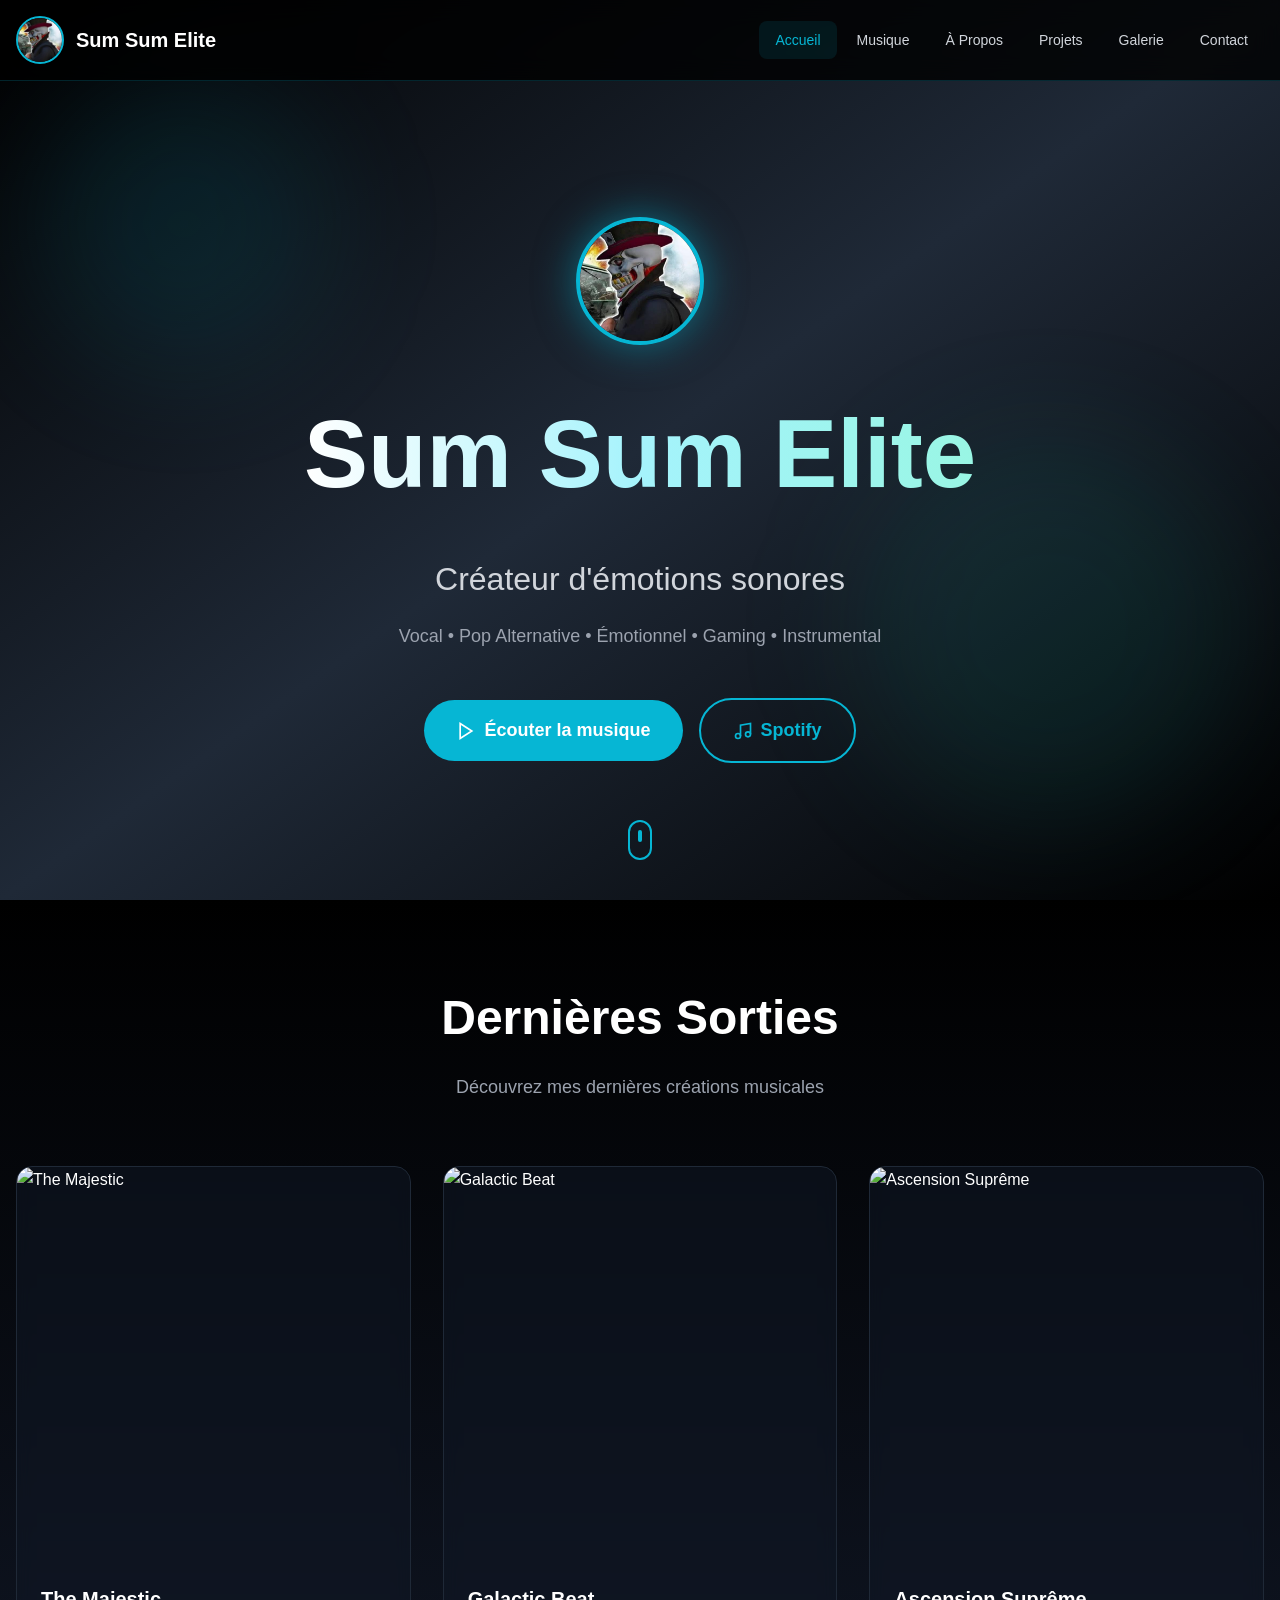
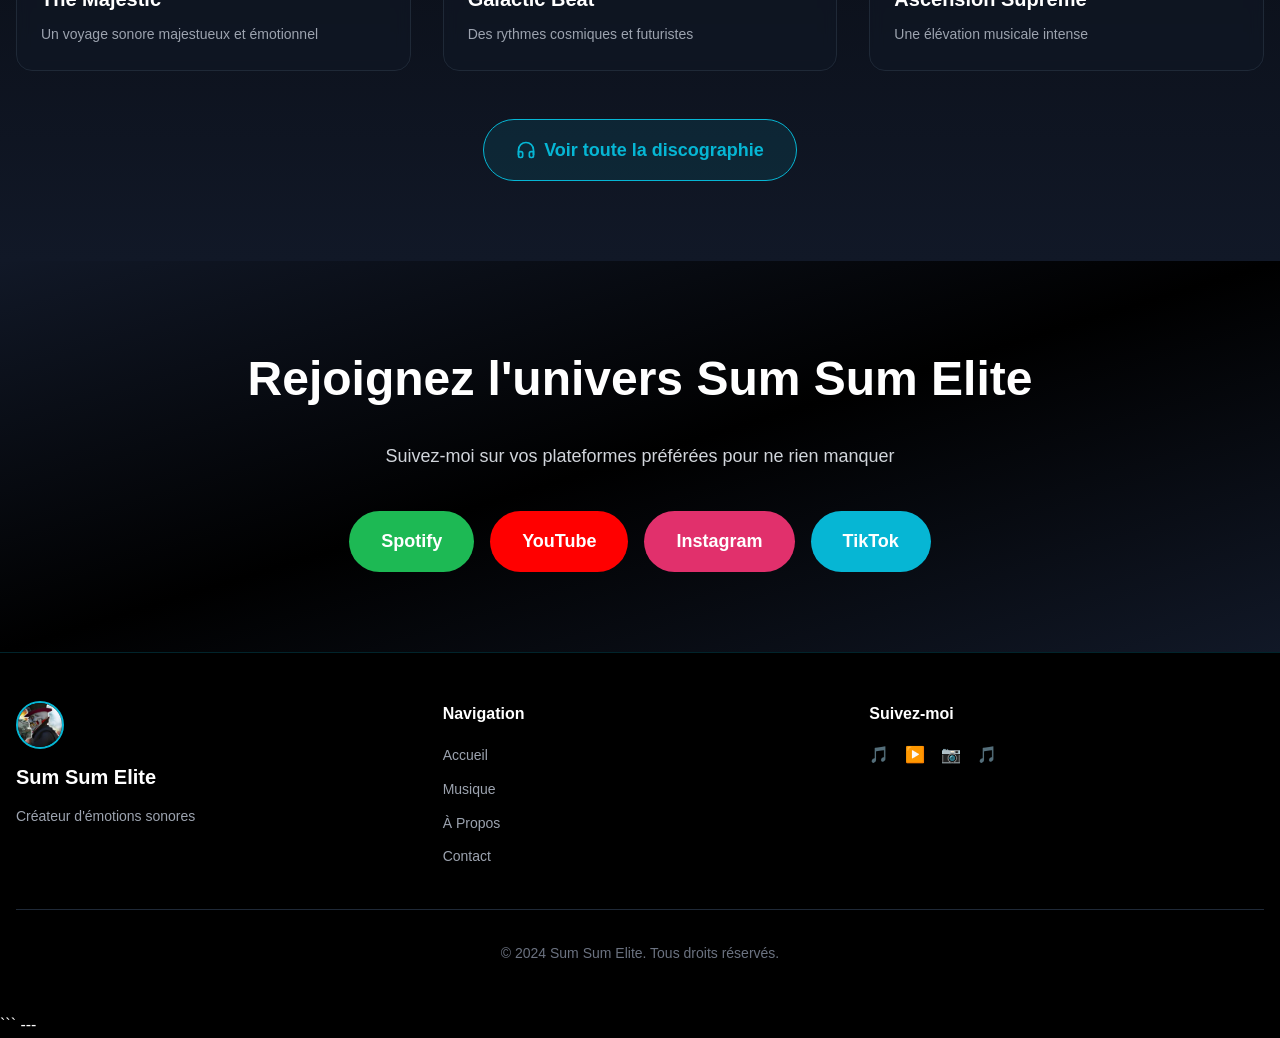
==== index.html @ e98b611b "Add files via upload" ====
<!DOCTYPE html>
<html lang="fr">
<head>
<meta charset="UTF-8">
<meta name="viewport" content="width=device-width, initial-scale=1.0">
<title>Sum Sum Elite - Artiste Musical</title>
<link rel="stylesheet" href="styles.css">
</head>
<body>
<header class="header"><div class="container"><div class="header-content"><a href="index.html" class="logo"><img src="assets/Logo.jpeg" alt="Sum Sum Elite Logo"><span>Sum Sum Elite</span></a><nav class="nav desktop-nav"><a href="index.html" class="nav-link active">Accueil</a><a href="music.html" class="nav-link">Musique</a><a href="about.html" class="nav-link">À Propos</a><a href="projects.html" class="nav-link">Projets</a><a href="gallery.html" class="nav-link">Galerie</a><a href="contact.html" class="nav-link">Contact</a></nav><button class="menu-toggle" id="menuToggle"><span></span><span></span><span></span></button></div><nav class="mobile-nav" id="mobileNav"><a href="index.html" class="nav-link active">Accueil</a><a href="music.html" class="nav-link">Musique</a><a href="about.html" class="nav-link">À Propos</a><a href="projects.html" class="nav-link">Projets</a><a href="gallery.html" class="nav-link">Galerie</a><a href="contact.html" class="nav-link">Contact</a></nav></div></header>
<section class="hero"><div class="hero-bg"><div class="circle circle-1"></div><div class="circle circle-2"></div></div><div class="hero-content"><img src="assets/Logo.jpeg" alt="Sum Sum Elite" class="hero-logo"><h1 class="hero-title">Sum Sum Elite</h1><p class="hero-tagline">Créateur d'émotions sonores</p><p class="hero-style">Vocal • Pop Alternative • Émotionnel • Gaming • Instrumental</p><div class="hero-buttons"><a href="music.html" class="btn btn-primary"><svg width="20" height="20" viewBox="0 0 24 24" fill="none" stroke="currentColor" stroke-width="2"><polygon points="5 3 19 12 5 21 5 3"></polygon></svg>Écouter la musique</a><a href="https://open.spotify.com/artist/7zuRaZUJIhLoBUhVXM3XaF" target="_blank" class="btn btn-outline"><svg width="20" height="20" viewBox="0 0 24 24" fill="none" stroke="currentColor" stroke-width="2"><path d="M9 18V5l12-2v13"></path><circle cx="6" cy="18" r="3"></circle><circle cx="18" cy="16" r="3"></circle></svg>Spotify</a></div></div><div class="scroll-indicator"><div class="mouse"><div class="wheel"></div></div></div></section>
<section class="featured-section"><div class="container"><div class="section-header"><h2>Dernières Sorties</h2><p>Découvrez mes dernières créations musicales</p></div><div class="tracks-grid">
<div class="track-card"><div class="track-cover"><img src="assets/covers/themajestic.jpg" alt="The Majestic"><div class="track-overlay"><svg class="play-icon" width="64" height="64" viewBox="0 0 24 24" fill="none" stroke="currentColor" stroke-width="2"><polygon points="5 3 19 12 5 21 5 3"></polygon></svg></div></div><div class="track-info"><h3>The Majestic</h3><p>Un voyage sonore majestueux et émotionnel</p></div></div>
<div class="track-card"><div class="track-cover"><img src="assets/covers/galacticbeat.jpg" alt="Galactic Beat"><div class="track-overlay"><svg class="play-icon" width="64" height="64" viewBox="0 0 24 24" fill="none" stroke="currentColor" stroke-width="2"><polygon points="5 3 19 12 5 21 5 3"></polygon></svg></div></div><div class="track-info"><h3>Galactic Beat</h3><p>Des rythmes cosmiques et futuristes</p></div></div>
<div class="track-card"><div class="track-cover"><img src="assets/covers/ascensionsupreme.jpg" alt="Ascension Suprême"><div class="track-overlay"><svg class="play-icon" width="64" height="64" viewBox="0 0 24 24" fill="none" stroke="currentColor" stroke-width="2"><polygon points="5 3 19 12 5 21 5 3"></polygon></svg></div></div><div class="track-info"><h3>Ascension Suprême</h3><p>Une élévation musicale intense</p></div></div>
</div><div class="section-cta"><a href="music.html" class="btn btn-secondary"><svg width="20" height="20" viewBox="0 0 24 24" fill="none" stroke="currentColor" stroke-width="2"><path d="M3 18v-6a9 9 0 0 1 18 0v6"></path><path d="M21 19a2 2 0 0 1-2 2h-1a2 2 0 0 1-2-2v-3a2 2 0 0 1 2-2h3zM3 19a2 2 0 0 0 2 2h1a2 2 0 0 0 2-2v-3a2 2 0 0 0-2-2H3z"></path></svg>Voir toute la discographie</a></div></div></section>
<section class="cta-section"><div class="container"><h2>Rejoignez l'univers Sum Sum Elite</h2><p>Suivez-moi sur vos plateformes préférées pour ne rien manquer</p><div class="social-buttons"><a href="https://open.spotify.com/artist/7zuRaZUJIhLoBUhVXM3XaF" target="_blank" class="btn btn-spotify">Spotify</a><a href="https://youtube.com/@sumsumelitemusic" target="_blank" class="btn btn-youtube">YouTube</a><a href="https://www.instagram.com/sumsumelitemusic" target="_blank" class="btn btn-instagram">Instagram</a><a href="https://tiktok.com/@sumsum.elitemusic" target="_blank" class="btn btn-tiktok">TikTok</a></div></div></section>
<footer class="footer"><div class="container"><div class="footer-content"><div class="footer-brand"><img src="assets/Logo.jpeg" alt="Sum Sum Elite"><h3>Sum Sum Elite</h3><p>Créateur d'émotions sonores</p></div><div class="footer-links"><h4>Navigation</h4><ul><li><a href="index.html">Accueil</a></li><li><a href="music.html">Musique</a></li><li><a href="about.html">À Propos</a></li><li><a href="contact.html">Contact</a></li></ul></div><div class="footer-social"><h4>Suivez-moi</h4><div class="social-icons"><a href="https://open.spotify.com/artist/7zuRaZUJIhLoBUhVXM3XaF" target="_blank">🎵</a><a href="https://youtube.com/@sumsumelitemusic" target="_blank">▶️</a><a href="https://www.instagram.com/sumsumelitemusic" target="_blank">📷</a><a href="https://tiktok.com/@sumsum.elitemusic" target="_blank">🎵</a></div></div></div><div class="footer-bottom"><p>© 2024 Sum Sum Elite. Tous droits réservés.</p></div></div></footer>
<script src="script.js"></script>
<script src="//code.tidio.co/79zwmfuev0ktatazmsvdpt0yxekbzglb.js" async></script>
</body>
</html>
```

---
---- styles.css ----
/* Reset & Base Styles */
* {
    margin: 0;
    padding: 0;
    box-sizing: border-box;
}

html {
    scroll-behavior: smooth;
}

body {
    font-family: -apple-system, BlinkMacSystemFont, "Segoe UI", Roboto, "Helvetica Neue", Arial, sans-serif;
    background-color: #000000;
    color: #ffffff;
    line-height: 1.6;
}

img {
    max-width: 100%;
    height: auto;
    display: block;
}

a {
    text-decoration: none;
    color: inherit;
}

/* Container */
.container {
    max-width: 1280px;
    margin: 0 auto;
    padding: 0 1rem;
}

/* Header */
.header {
    position: fixed;
    top: 0;
    left: 0;
    right: 0;
    z-index: 1000;
    background-color: rgba(0, 0, 0, 0.8);
    backdrop-filter: blur(12px);
    border-bottom: 1px solid rgba(6, 182, 212, 0.2);
}

.header-content {
    display: flex;
    align-items: center;
    justify-content: space-between;
    height: 80px;
}

.logo {
    display: flex;
    align-items: center;
    gap: 0.75rem;
    transition: all 0.3s;
}

.logo:hover {
    color: #06b6d4;
}

.logo img {
    width: 48px;
    height: 48px;
    border-radius: 50%;
    border: 2px solid #06b6d4;
}

.logo span {
    font-size: 1.25rem;
    font-weight: 700;
}

.desktop-nav {
    display: none;
    gap: 0.25rem;
}

@media (min-width: 768px) {
    .desktop-nav {
        display: flex;
    }
}

.nav-link {
    padding: 0.5rem 1rem;
    border-radius: 0.5rem;
    font-size: 0.875rem;
    font-weight: 500;
    transition: all 0.3s;
    color: #d1d5db;
}

.nav-link:hover, .nav-link.active {
    color: #06b6d4;
    background-color: rgba(6, 182, 212, 0.1);
}

.menu-toggle {
    display: flex;
    flex-direction: column;
    gap: 4px;
    background: none;
    border: none;
    cursor: pointer;
    padding: 8px;
}

@media (min-width: 768px) {
    .menu-toggle {
        display: none;
    }
}

.menu-toggle span {
    width: 24px;
    height: 2px;
    background-color: #d1d5db;
    transition: all 0.3s;
}

.mobile-nav {
    display: none;
    flex-direction: column;
    gap: 0.5rem;
    padding: 1rem 0;
}

.mobile-nav.active {
    display: flex;
}

@media (min-width: 768px) {
    .mobile-nav {
        display: none !important;
    }
}

/* Hero Section */
.hero {
    position: relative;
    min-height: 100vh;
    display: flex;
    align-items: center;
    justify-content: center;
    overflow: hidden;
    padding-top: 80px;
}

.hero-bg {
    position: absolute;
    inset: 0;
    background: linear-gradient(to bottom right, #000000, #1f2937, #000000);
}

.circle {
    position: absolute;
    border-radius: 50%;
    filter: blur(60px);
    animation: pulse 4s ease-in-out infinite;
}

.circle-1 {
    top: 80px;
    left: 40px;
    width: 288px;
    height: 288px;
    background-color: rgba(6, 182, 212, 0.1);
}

.circle-2 {
    bottom: 80px;
    right: 40px;
    width: 384px;
    height: 384px;
    background-color: rgba(20, 184, 166, 0.1);
    animation-delay: 0.7s;
}

@keyframes pulse {
    0%, 100% { opacity: 1; }
    50% { opacity: 0.5; }
}

.hero-content {
    position: relative;
    z-index: 10;
    text-align: center;
    max-width: 80rem;
    padding: 0 1rem;
}

.hero-logo {
    width: 128px;
    height: 128px;
    margin: 0 auto 2rem;
    border-radius: 50%;
    border: 4px solid #06b6d4;
    box-shadow: 0 0 40px rgba(6, 182, 212, 0.5);
}

.hero-title {
    font-size: clamp(3rem, 8vw, 6rem);
    font-weight: 700;
    margin-bottom: 1.5rem;
    background: linear-gradient(to right, #ffffff, #a5f3fc, #99f6e4);
    -webkit-background-clip: text;
    background-clip: text;
    -webkit-text-fill-color: transparent;
}

.hero-tagline {
    font-size: clamp(1.25rem, 3vw, 2rem);
    color: #d1d5db;
    margin-bottom: 1rem;
}

.hero-style {
    font-size: 1.125rem;
    color: #9ca3af;
    margin-bottom: 3rem;
}

.hero-buttons {
    display: flex;
    flex-direction: column;
    gap: 1rem;
    justify-content: center;
    align-items: center;
}

@media (min-width: 640px) {
    .hero-buttons {
        flex-direction: row;
    }
}

.scroll-indicator {
    position: absolute;
    bottom: 40px;
    left: 50%;
    transform: translateX(-50%);
    animation: bounce 2s infinite;
}

@keyframes bounce {
    0%, 100% { transform: translateX(-50%) translateY(0); }
    50% { transform: translateX(-50%) translateY(-10px); }
}

.mouse {
    width: 24px;
    height: 40px;
    border: 2px solid #06b6d4;
    border-radius: 12px;
    display: flex;
    justify-content: center;
}

.wheel {
    width: 4px;
    height: 12px;
    background-color: #06b6d4;
    border-radius: 2px;
    margin-top: 8px;
}

/* Buttons */
.btn {
    display: inline-flex;
    align-items: center;
    gap: 0.5rem;
    padding: 1rem 2rem;
    font-size: 1.125rem;
    font-weight: 600;
    border-radius: 9999px;
    transition: all 0.3s;
    border: none;
    cursor: pointer;
}

.btn-primary {
    background-color: #06b6d4;
    color: #ffffff;
}

.btn-primary:hover {
    background-color: #0891b2;
    transform: scale(1.05);
    box-shadow: 0 0 20px rgba(6, 182, 212, 0.5);
}

.btn-outline {
    border: 2px solid #06b6d4;
    color: #06b6d4;
    background-color: transparent;
}

.btn-outline:hover {
    background-color: rgba(6, 182, 212, 0.1);
    transform: scale(1.05);
}

.btn-secondary {
    background-color: rgba(6, 182, 212, 0.1);
    color: #06b6d4;
    border: 1px solid #06b6d4;
}

.btn-secondary:hover {
    background-color: rgba(6, 182, 212, 0.2);
    transform: scale(1.05);
}

.btn-spotify {
    background-color: #1db954;
    color: #ffffff;
}

.btn-spotify:hover {
    background-color: #1ed760;
}

.btn-youtube {
    background-color: #ff0000;
    color: #ffffff;
}

.btn-youtube:hover {
    background-color: #cc0000;
}

.btn-instagram {
    background-color: #e1306c;
    color: #ffffff;
}

.btn-instagram:hover {
    background-color: #c13584;
}

.btn-tiktok {
    background-color: #06b6d4;
    color: #ffffff;
}

.btn-tiktok:hover {
    background-color: #0891b2;
}

/* Sections */
.featured-section, .cta-section {
    padding: 5rem 0;
}

.featured-section {
    background: linear-gradient(to bottom, #000000, #111827);
}

.section-header {
    text-align: center;
    margin-bottom: 4rem;
}

.section-header h2 {
    font-size: clamp(2rem, 5vw, 3rem);
    font-weight: 700;
    margin-bottom: 1rem;
}

.section-header p {
    font-size: 1.125rem;
    color: #9ca3af;
}

.tracks-grid {
    display: grid;
    grid-template-columns: repeat(auto-fit, minmax(280px, 1fr));
    gap: 2rem;
}

.track-card {
    background: rgba(17, 24, 39, 0.5);
    backdrop-filter: blur(8px);
    border-radius: 1rem;
    overflow: hidden;
    border: 1px solid #1f2937;
    transition: all 0.5s;
}

.track-card:hover {
    transform: scale(1.05);
    border-color: rgba(6, 182, 212, 0.5);
    box-shadow: 0 20px 40px rgba(6, 182, 212, 0.2);
}

.track-cover {
    position: relative;
    aspect-ratio: 1;
    overflow: hidden;
}

.track-cover img {
    width: 100%;
    height: 100%;
    object-fit: cover;
    transition: transform 0.7s;
}

.track-card:hover .track-cover img {
    transform: scale(1.1);
}

.track-overlay {
    position: absolute;
    inset: 0;
    background: linear-gradient(to top, #000000, rgba(0, 0, 0, 0.7), transparent);
    display: flex;
    align-items: center;
    justify-content: center;
    opacity: 0;
    transition: opacity 0.3s;
}

.track-card:hover .track-overlay {
    opacity: 1;
}

.play-icon {
    color: #06b6d4;
    transform: scale(0);
    transition: transform 0.3s;
}

.track-card:hover .play-icon {
    transform: scale(1);
}

.track-info {
    padding: 1.5rem;
}

.track-info h3 {
    font-size: 1.25rem;
    font-weight: 700;
    margin-bottom: 0.5rem;
    transition: color 0.3s;
}

.track-card:hover .track-info h3 {
    color: #06b6d4;
}

.track-info p {
    font-size: 0.875rem;
    color: #9ca3af;
    display: -webkit-box;
    -webkit-line-clamp: 2;
    -webkit-box-orient: vertical;
    overflow: hidden;
}

.section-cta {
    text-align: center;
    margin-top: 3rem;
}

/* CTA Section */
.cta-section {
    background: linear-gradient(to bottom right, #111827, #000000, #111827);
    text-align: center;
}

.cta-section h2 {
    font-size: clamp(2rem, 5vw, 3rem);
    font-weight: 700;
    margin-bottom: 1.5rem;
}

.cta-section p {
    font-size: 1.125rem;
    color: #d1d5db;
    margin-bottom: 2.5rem;
}

.social-buttons {
    display: flex;
    flex-wrap: wrap;
    gap: 1rem;
    justify-content: center;
}

/* Footer */
.footer {
    background-color: #000000;
    border-top: 1px solid rgba(6, 182, 212, 0.2);
    padding: 3rem 0;
}

.footer-content {
    display: grid;
    grid-template-columns: repeat(auto-fit, minmax(250px, 1fr));
    gap: 2rem;
    margin-bottom: 2rem;
}

.footer-brand {
    display: flex;
    flex-direction: column;
    gap: 0.75rem;
}

.footer-brand img {
    width: 48px;
    height: 48px;
    border-radius: 50%;
    border: 2px solid #06b6d4;
}

.footer-brand h3 {
    font-size: 1.25rem;
    font-weight: 700;
}

.footer-brand p {
    color: #9ca3af;
    font-size: 0.875rem;
}

.footer-links h4, .footer-social h4 {
    font-size: 1rem;
    font-weight: 600;
    margin-bottom: 1rem;
}

.footer-links ul {
    list-style: none;
}

.footer-links li {
    margin-bottom: 0.5rem;
}

.footer-links a {
    color: #9ca3af;
    font-size: 0.875rem;
    transition: color 0.3s;
}

.footer-links a:hover {
    color: #06b6d4;
}

.social-icons {
    display: flex;
    gap: 1rem;
}

.social-icons a {
    color: #9ca3af;
    transition: all 0.3s;
}

.social-icons a:hover {
    color: #06b6d4;
    transform: translateY(-2px);
}

.footer-bottom {
    border-top: 1px solid #1f2937;
    padding-top: 2rem;
    text-align: center;
}

.footer-bottom p {
    color: #6b7280;
    font-size: 0.875rem;
}

/* Utility Classes */
::selection {
    background-color: #06b6d4;
    color: #000000;
}

::-webkit-scrollbar {
    width: 10px;
}

::-webkit-scrollbar-track {
    background: #0f0f10;
}

::-webkit-scrollbar-thumb {
    background: #06b6d4;
    border-radius: 5px;
}

::-webkit-scrollbar-thumb:hover {
    background: #0891b2;
}
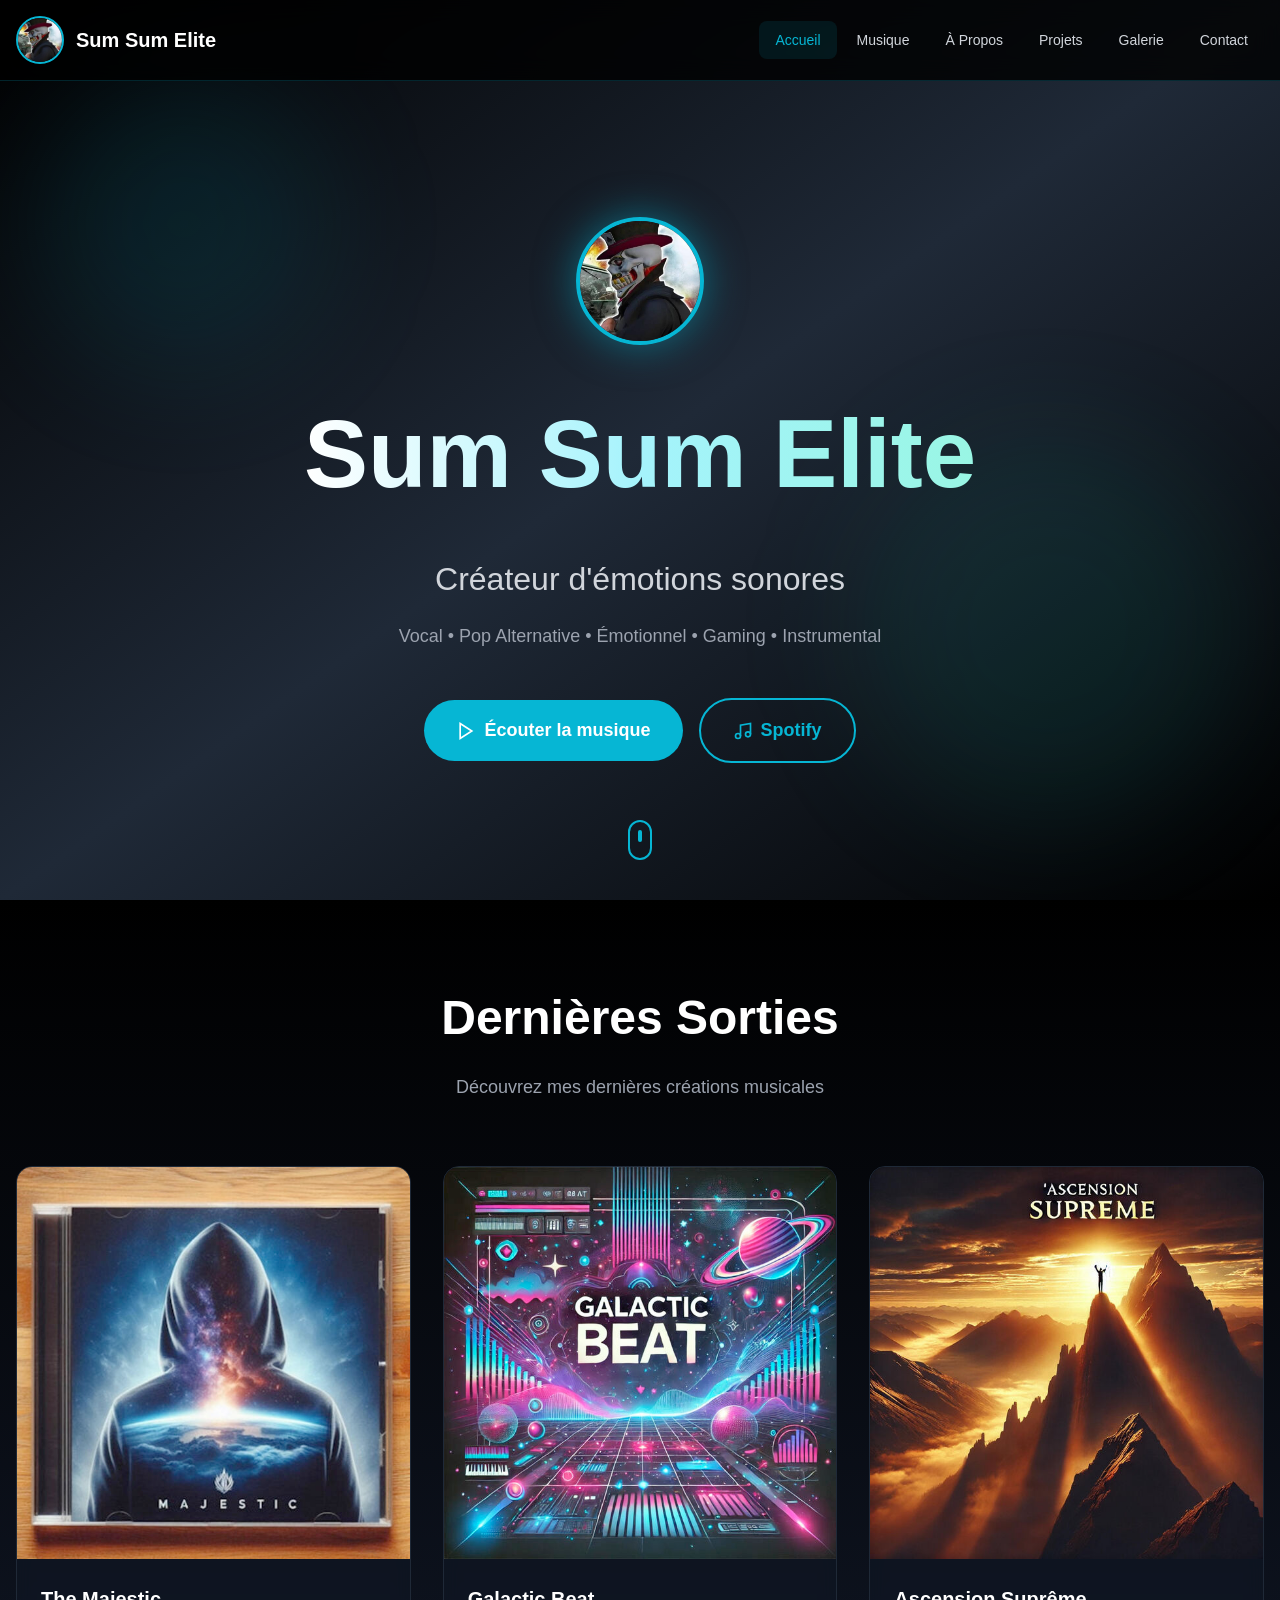
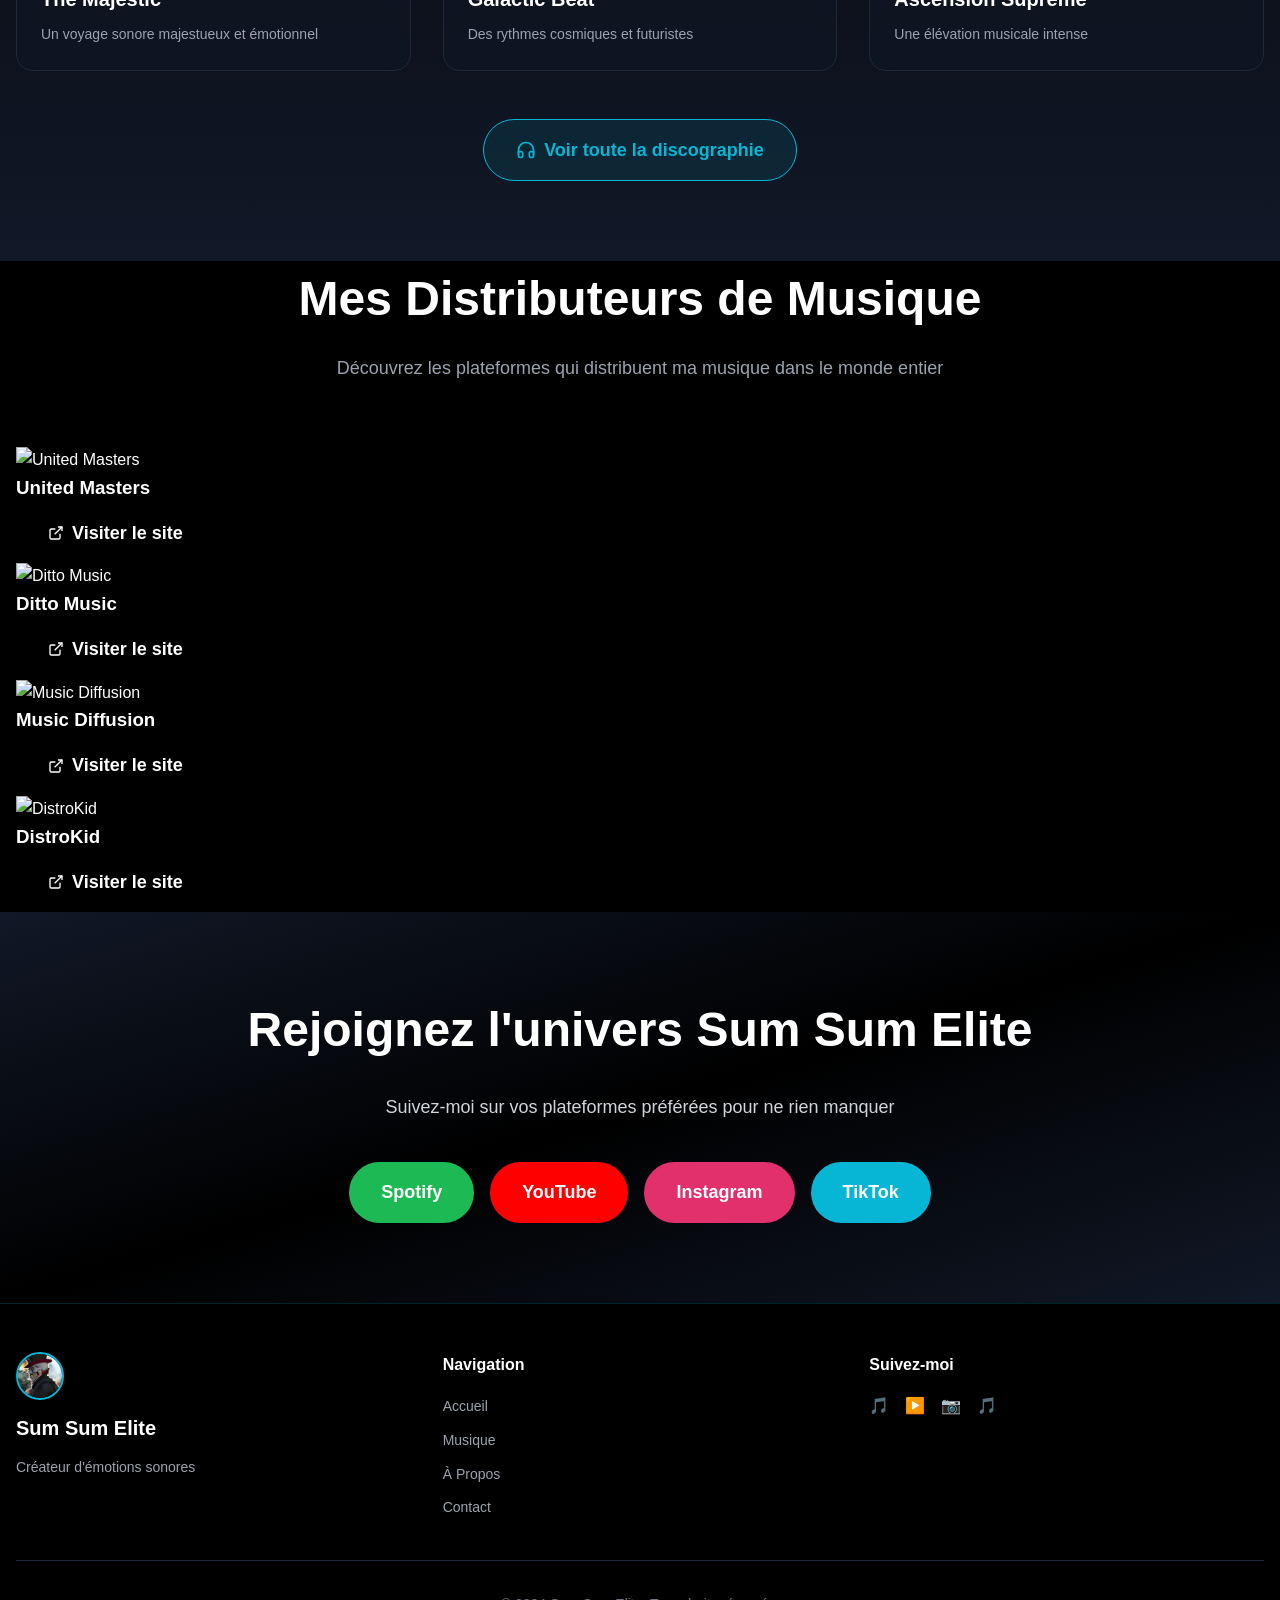
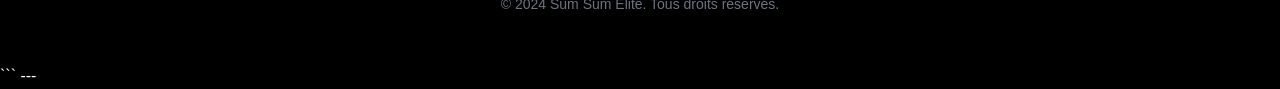
==== commit 3df89ccc: "Add distributors section to index.html Added a new section for music distributors with logos and lin" ====
--- a/index.html
+++ b/index.html
@@ -14,7 +14,73 @@
 <div class="track-card"><div class="track-cover"><img src="assets/covers/galacticbeat.jpg" alt="Galactic Beat"><div class="track-overlay"><svg class="play-icon" width="64" height="64" viewBox="0 0 24 24" fill="none" stroke="currentColor" stroke-width="2"><polygon points="5 3 19 12 5 21 5 3"></polygon></svg></div></div><div class="track-info"><h3>Galactic Beat</h3><p>Des rythmes cosmiques et futuristes</p></div></div>
 <div class="track-card"><div class="track-cover"><img src="assets/covers/ascensionsupreme.jpg" alt="Ascension Suprême"><div class="track-overlay"><svg class="play-icon" width="64" height="64" viewBox="0 0 24 24" fill="none" stroke="currentColor" stroke-width="2"><polygon points="5 3 19 12 5 21 5 3"></polygon></svg></div></div><div class="track-info"><h3>Ascension Suprême</h3><p>Une élévation musicale intense</p></div></div>
 </div><div class="section-cta"><a href="music.html" class="btn btn-secondary"><svg width="20" height="20" viewBox="0 0 24 24" fill="none" stroke="currentColor" stroke-width="2"><path d="M3 18v-6a9 9 0 0 1 18 0v6"></path><path d="M21 19a2 2 0 0 1-2 2h-1a2 2 0 0 1-2-2v-3a2 2 0 0 1 2-2h3zM3 19a2 2 0 0 0 2 2h1a2 2 0 0 0 2-2v-3a2 2 0 0 0-2-2H3z"></path></svg>Voir toute la discographie</a></div></div></section>
-<section class="cta-section"><div class="container"><h2>Rejoignez l'univers Sum Sum Elite</h2><p>Suivez-moi sur vos plateformes préférées pour ne rien manquer</p><div class="social-buttons"><a href="https://open.spotify.com/artist/7zuRaZUJIhLoBUhVXM3XaF" target="_blank" class="btn btn-spotify">Spotify</a><a href="https://youtube.com/@sumsumelitemusic" target="_blank" class="btn btn-youtube">YouTube</a><a href="https://www.instagram.com/sumsumelitemusic" target="_blank" class="btn btn-instagram">Instagram</a><a href="https://tiktok.com/@sumsum.elitemusic" target="_blank" class="btn btn-tiktok">TikTok</a></div></div></section>
+<section class="distributors-section">
+    <div class="container">
+        <div class="section-header">
+            <h2>Mes Distributeurs de Musique</h2>
+            <p>Découvrez les plateformes qui distribuent ma musique dans le monde entier</p>
+        </div>
+        <div class="distributors-grid">
+            <div class="distributor-card">
+                <div class="distributor-logo">
+                    <img src="https://upload.wikimedia.org/wikipedia/commons/thumb/e/e7/UnitedMasters_Logo.svg/1200px-UnitedMasters_Logo.svg.png" alt="United Masters">
+                </div>
+                <h3>United Masters</h3>
+                <a href="https://unitedmasters.com" target="_blank" class="btn btn-distributor">
+                    <svg width="16" height="16" viewBox="0 0 24 24" fill="none" stroke="currentColor" stroke-width="2">
+                        <path d="M18 13v6a2 2 0 0 1-2 2H5a2 2 0 0 1-2-2V8a2 2 0 0 1 2-2h6"></path>
+                        <polyline points="15 3 21 3 21 9"></polyline>
+                        <line x1="10" y1="14" x2="21" y2="3"></line>
+                    </svg>
+                    Visiter le site
+                </a>
+            </div>
+            <div class="distributor-card">
+                <div class="distributor-logo">
+                    <img src="https://www.dittomusic.com/images/logos/ditto-music-logo-white.svg" alt="Ditto Music">
+                </div>
+                <h3>Ditto Music</h3>
+                <a href="https://www.dittomusic.com" target="_blank" class="btn btn-distributor">
+                    <svg width="16" height="16" viewBox="0 0 24 24" fill="none" stroke="currentColor" stroke-width="2">
+                        <path d="M18 13v6a2 2 0 0 1-2 2H5a2 2 0 0 1-2-2V8a2 2 0 0 1 2-2h6"></path>
+                        <polyline points="15 3 21 3 21 9"></polyline>
+                        <line x1="10" y1="14" x2="21" y2="3"></line>
+                    </svg>
+                    Visiter le site
+                </a>
+            </div>
+            <div class="distributor-card">
+                <div class="distributor-logo">
+                    <img src="https://www.music-diffusion.com/wp-content/uploads/2021/03/logo-music-diffusion-blanc.png" alt="Music Diffusion">
+                </div>
+                <h3>Music Diffusion</h3>
+                <a href="https://www.music-diffusion.com" target="_blank" class="btn btn-distributor">
+                    <svg width="16" height="16" viewBox="0 0 24 24" fill="none" stroke="currentColor" stroke-width="2">
+                        <path d="M18 13v6a2 2 0 0 1-2 2H5a2 2 0 0 1-2-2V8a2 2 0 0 1 2-2h6"></path>
+                        <polyline points="15 3 21 3 21 9"></polyline>
+                        <line x1="10" y1="14" x2="21" y2="3"></line>
+                    </svg>
+                    Visiter le site
+                </a>
+            </div>
+            <div class="distributor-card">
+                <div class="distributor-logo">
+                    <img src="https://distrokid.com/images/distrokid-logo-white.svg" alt="DistroKid">
+                </div>
+                <h3>DistroKid</h3>
+                <a href="https://distrokid.com" target="_blank" class="btn btn-distributor">
+                    <svg width="16" height="16" viewBox="0 0 24 24" fill="none" stroke="currentColor" stroke-width="2">
+                        <path d="M18 13v6a2 2 0 0 1-2 2H5a2 2 0 0 1-2-2V8a2 2 0 0 1 2-2h6"></path>
+                        <polyline points="15 3 21 3 21 9"></polyline>
+                        <line x1="10" y1="14" x2="21" y2="3"></line>
+                    </svg>
+                    Visiter le site
+                </a>
+            </div>
+        </div>
+    </div>
+</section>
+  <section class="cta-section"><div class="container"><h2>Rejoignez l'univers Sum Sum Elite</h2><p>Suivez-moi sur vos plateformes préférées pour ne rien manquer</p><div class="social-buttons"><a href="https://open.spotify.com/artist/7zuRaZUJIhLoBUhVXM3XaF" target="_blank" class="btn btn-spotify">Spotify</a><a href="https://youtube.com/@sumsumelitemusic" target="_blank" class="btn btn-youtube">YouTube</a><a href="https://www.instagram.com/sumsumelitemusic" target="_blank" class="btn btn-instagram">Instagram</a><a href="https://tiktok.com/@sumsum.elitemusic" target="_blank" class="btn btn-tiktok">TikTok</a></div></div></section>
 <footer class="footer"><div class="container"><div class="footer-content"><div class="footer-brand"><img src="assets/Logo.jpeg" alt="Sum Sum Elite"><h3>Sum Sum Elite</h3><p>Créateur d'émotions sonores</p></div><div class="footer-links"><h4>Navigation</h4><ul><li><a href="index.html">Accueil</a></li><li><a href="music.html">Musique</a></li><li><a href="about.html">À Propos</a></li><li><a href="contact.html">Contact</a></li></ul></div><div class="footer-social"><h4>Suivez-moi</h4><div class="social-icons"><a href="https://open.spotify.com/artist/7zuRaZUJIhLoBUhVXM3XaF" target="_blank">🎵</a><a href="https://youtube.com/@sumsumelitemusic" target="_blank">▶️</a><a href="https://www.instagram.com/sumsumelitemusic" target="_blank">📷</a><a href="https://tiktok.com/@sumsum.elitemusic" target="_blank">🎵</a></div></div></div><div class="footer-bottom"><p>© 2024 Sum Sum Elite. Tous droits réservés.</p></div></div></footer>
 <script src="script.js"></script>
 <script src="//code.tidio.co/79zwmfuev0ktatazmsvdpt0yxekbzglb.js" async></script>
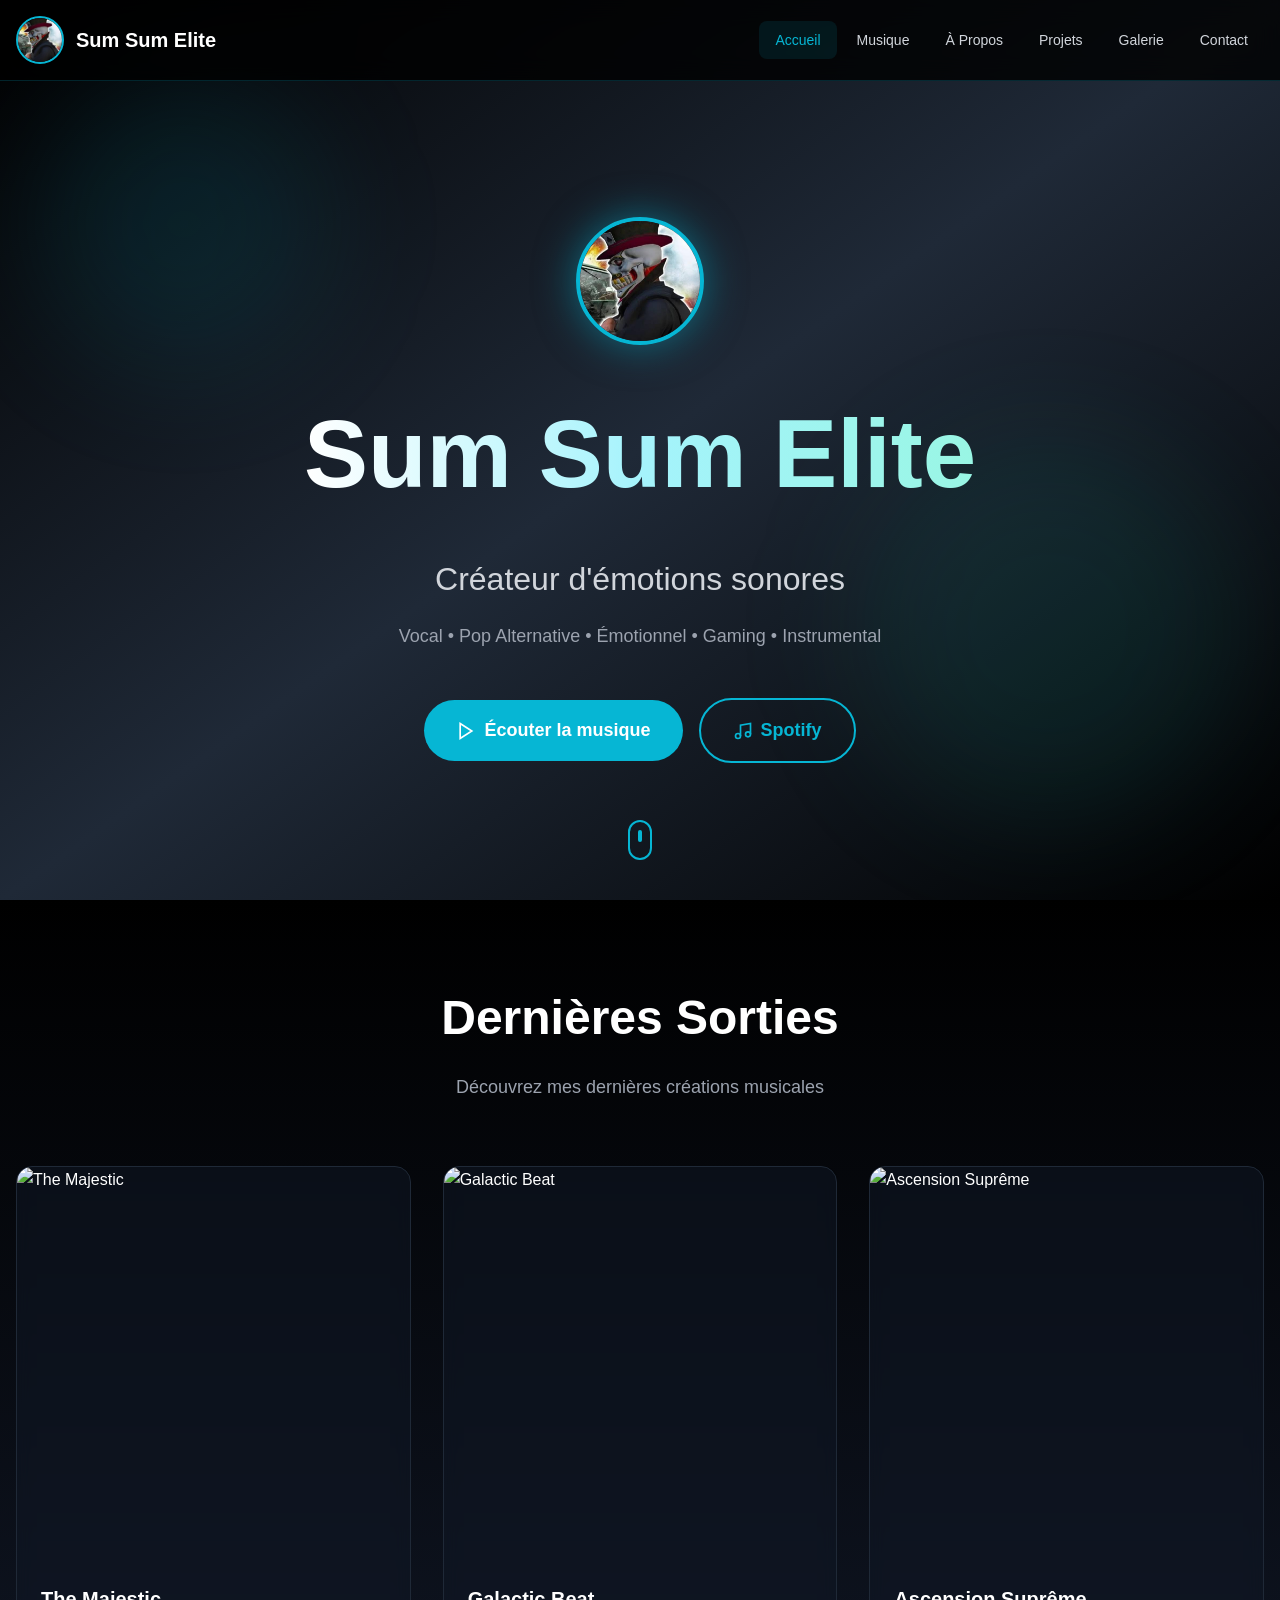
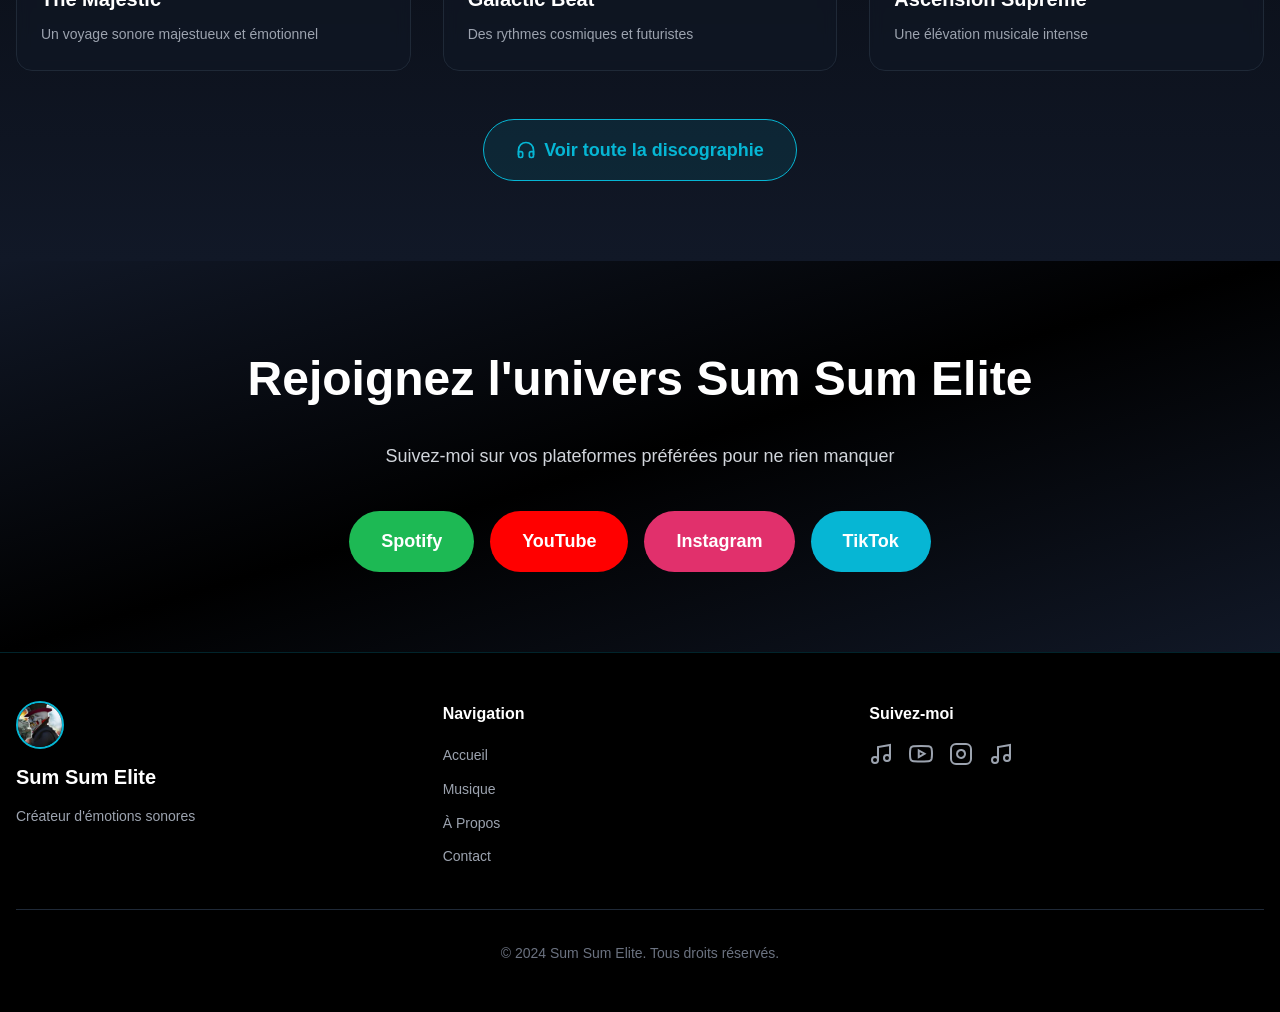
==== commit 42b7309c: "Add files via upload" ====
--- a/index.html
+++ b/index.html
@@ -1,92 +1,215 @@
 <!DOCTYPE html>
 <html lang="fr">
 <head>
-<meta charset="UTF-8">
-<meta name="viewport" content="width=device-width, initial-scale=1.0">
-<title>Sum Sum Elite - Artiste Musical</title>
-<link rel="stylesheet" href="styles.css">
+    <meta charset="UTF-8">
+    <meta name="viewport" content="width=device-width, initial-scale=1.0">
+    <title>Sum Sum Elite - Artiste Musical</title>
+    <link rel="stylesheet" href="styles.css">
 </head>
 <body>
-<header class="header"><div class="container"><div class="header-content"><a href="index.html" class="logo"><img src="assets/Logo.jpeg" alt="Sum Sum Elite Logo"><span>Sum Sum Elite</span></a><nav class="nav desktop-nav"><a href="index.html" class="nav-link active">Accueil</a><a href="music.html" class="nav-link">Musique</a><a href="about.html" class="nav-link">À Propos</a><a href="projects.html" class="nav-link">Projets</a><a href="gallery.html" class="nav-link">Galerie</a><a href="contact.html" class="nav-link">Contact</a></nav><button class="menu-toggle" id="menuToggle"><span></span><span></span><span></span></button></div><nav class="mobile-nav" id="mobileNav"><a href="index.html" class="nav-link active">Accueil</a><a href="music.html" class="nav-link">Musique</a><a href="about.html" class="nav-link">À Propos</a><a href="projects.html" class="nav-link">Projets</a><a href="gallery.html" class="nav-link">Galerie</a><a href="contact.html" class="nav-link">Contact</a></nav></div></header>
-<section class="hero"><div class="hero-bg"><div class="circle circle-1"></div><div class="circle circle-2"></div></div><div class="hero-content"><img src="assets/Logo.jpeg" alt="Sum Sum Elite" class="hero-logo"><h1 class="hero-title">Sum Sum Elite</h1><p class="hero-tagline">Créateur d'émotions sonores</p><p class="hero-style">Vocal • Pop Alternative • Émotionnel • Gaming • Instrumental</p><div class="hero-buttons"><a href="music.html" class="btn btn-primary"><svg width="20" height="20" viewBox="0 0 24 24" fill="none" stroke="currentColor" stroke-width="2"><polygon points="5 3 19 12 5 21 5 3"></polygon></svg>Écouter la musique</a><a href="https://open.spotify.com/artist/7zuRaZUJIhLoBUhVXM3XaF" target="_blank" class="btn btn-outline"><svg width="20" height="20" viewBox="0 0 24 24" fill="none" stroke="currentColor" stroke-width="2"><path d="M9 18V5l12-2v13"></path><circle cx="6" cy="18" r="3"></circle><circle cx="18" cy="16" r="3"></circle></svg>Spotify</a></div></div><div class="scroll-indicator"><div class="mouse"><div class="wheel"></div></div></div></section>
-<section class="featured-section"><div class="container"><div class="section-header"><h2>Dernières Sorties</h2><p>Découvrez mes dernières créations musicales</p></div><div class="tracks-grid">
-<div class="track-card"><div class="track-cover"><img src="assets/covers/themajestic.jpg" alt="The Majestic"><div class="track-overlay"><svg class="play-icon" width="64" height="64" viewBox="0 0 24 24" fill="none" stroke="currentColor" stroke-width="2"><polygon points="5 3 19 12 5 21 5 3"></polygon></svg></div></div><div class="track-info"><h3>The Majestic</h3><p>Un voyage sonore majestueux et émotionnel</p></div></div>
-<div class="track-card"><div class="track-cover"><img src="assets/covers/galacticbeat.jpg" alt="Galactic Beat"><div class="track-overlay"><svg class="play-icon" width="64" height="64" viewBox="0 0 24 24" fill="none" stroke="currentColor" stroke-width="2"><polygon points="5 3 19 12 5 21 5 3"></polygon></svg></div></div><div class="track-info"><h3>Galactic Beat</h3><p>Des rythmes cosmiques et futuristes</p></div></div>
-<div class="track-card"><div class="track-cover"><img src="assets/covers/ascensionsupreme.jpg" alt="Ascension Suprême"><div class="track-overlay"><svg class="play-icon" width="64" height="64" viewBox="0 0 24 24" fill="none" stroke="currentColor" stroke-width="2"><polygon points="5 3 19 12 5 21 5 3"></polygon></svg></div></div><div class="track-info"><h3>Ascension Suprême</h3><p>Une élévation musicale intense</p></div></div>
-</div><div class="section-cta"><a href="music.html" class="btn btn-secondary"><svg width="20" height="20" viewBox="0 0 24 24" fill="none" stroke="currentColor" stroke-width="2"><path d="M3 18v-6a9 9 0 0 1 18 0v6"></path><path d="M21 19a2 2 0 0 1-2 2h-1a2 2 0 0 1-2-2v-3a2 2 0 0 1 2-2h3zM3 19a2 2 0 0 0 2 2h1a2 2 0 0 0 2-2v-3a2 2 0 0 0-2-2H3z"></path></svg>Voir toute la discographie</a></div></div></section>
-<section class="distributors-section">
-    <div class="container">
-        <div class="section-header">
-            <h2>Mes Distributeurs de Musique</h2>
-            <p>Découvrez les plateformes qui distribuent ma musique dans le monde entier</p>
-        </div>
-        <div class="distributors-grid">
-            <div class="distributor-card">
-                <div class="distributor-logo">
-                    <img src="https://upload.wikimedia.org/wikipedia/commons/thumb/e/e7/UnitedMasters_Logo.svg/1200px-UnitedMasters_Logo.svg.png" alt="United Masters">
-                </div>
-                <h3>United Masters</h3>
-                <a href="https://unitedmasters.com" target="_blank" class="btn btn-distributor">
-                    <svg width="16" height="16" viewBox="0 0 24 24" fill="none" stroke="currentColor" stroke-width="2">
-                        <path d="M18 13v6a2 2 0 0 1-2 2H5a2 2 0 0 1-2-2V8a2 2 0 0 1 2-2h6"></path>
-                        <polyline points="15 3 21 3 21 9"></polyline>
-                        <line x1="10" y1="14" x2="21" y2="3"></line>
+    <!-- Header -->
+    <header class="header">
+        <div class="container">
+            <div class="header-content">
+                <a href="index.html" class="logo">
+                    <img src="assets/Logo.jpeg" alt="Sum Sum Elite Logo">
+                    <span>Sum Sum Elite</span>
+                </a>
+                <nav class="nav desktop-nav">
+                    <a href="index.html" class="nav-link active">Accueil</a>
+                    <a href="music.html" class="nav-link">Musique</a>
+                    <a href="about.html" class="nav-link">À Propos</a>
+                    <a href="projects.html" class="nav-link">Projets</a>
+                    <a href="gallery.html" class="nav-link">Galerie</a>
+                    <a href="contact.html" class="nav-link">Contact</a>
+                </nav>
+                <button class="menu-toggle" id="menuToggle">
+                    <span></span>
+                    <span></span>
+                    <span></span>
+                </button>
+            </div>
+            <nav class="mobile-nav" id="mobileNav">
+                <a href="index.html" class="nav-link active">Accueil</a>
+                <a href="music.html" class="nav-link">Musique</a>
+                <a href="about.html" class="nav-link">À Propos</a>
+                <a href="projects.html" class="nav-link">Projets</a>
+                <a href="gallery.html" class="nav-link">Galerie</a>
+                <a href="contact.html" class="nav-link">Contact</a>
+            </nav>
+        </div>
+    </header>
+
+    <!-- Hero Section -->
+    <section class="hero">
+        <div class="hero-bg">
+            <div class="circle circle-1"></div>
+            <div class="circle circle-2"></div>
+        </div>
+        <div class="hero-content">
+            <img src="assets/Logo.jpeg" alt="Sum Sum Elite" class="hero-logo">
+            <h1 class="hero-title">Sum Sum Elite</h1>
+            <p class="hero-tagline">Créateur d'émotions sonores</p>
+            <p class="hero-style">Vocal • Pop Alternative • Émotionnel • Gaming • Instrumental</p>
+            <div class="hero-buttons">
+                <a href="music.html" class="btn btn-primary">
+                    <svg width="20" height="20" viewBox="0 0 24 24" fill="none" stroke="currentColor" stroke-width="2">
+                        <polygon points="5 3 19 12 5 21 5 3"></polygon>
                     </svg>
-                    Visiter le site
-                </a>
-            </div>
-            <div class="distributor-card">
-                <div class="distributor-logo">
-                    <img src="https://www.dittomusic.com/images/logos/ditto-music-logo-white.svg" alt="Ditto Music">
-                </div>
-                <h3>Ditto Music</h3>
-                <a href="https://www.dittomusic.com" target="_blank" class="btn btn-distributor">
-                    <svg width="16" height="16" viewBox="0 0 24 24" fill="none" stroke="currentColor" stroke-width="2">
-                        <path d="M18 13v6a2 2 0 0 1-2 2H5a2 2 0 0 1-2-2V8a2 2 0 0 1 2-2h6"></path>
-                        <polyline points="15 3 21 3 21 9"></polyline>
-                        <line x1="10" y1="14" x2="21" y2="3"></line>
+                    Écouter la musique
+                </a>
+                <a href="https://open.spotify.com/artist/7zuRaZUJIhLoBUhVXM3XaF" target="_blank" class="btn btn-outline">
+                    <svg width="20" height="20" viewBox="0 0 24 24" fill="none" stroke="currentColor" stroke-width="2">
+                        <path d="M9 18V5l12-2v13"></path>
+                        <circle cx="6" cy="18" r="3"></circle>
+                        <circle cx="18" cy="16" r="3"></circle>
                     </svg>
-                    Visiter le site
-                </a>
-            </div>
-            <div class="distributor-card">
-                <div class="distributor-logo">
-                    <img src="https://www.music-diffusion.com/wp-content/uploads/2021/03/logo-music-diffusion-blanc.png" alt="Music Diffusion">
-                </div>
-                <h3>Music Diffusion</h3>
-                <a href="https://www.music-diffusion.com" target="_blank" class="btn btn-distributor">
-                    <svg width="16" height="16" viewBox="0 0 24 24" fill="none" stroke="currentColor" stroke-width="2">
-                        <path d="M18 13v6a2 2 0 0 1-2 2H5a2 2 0 0 1-2-2V8a2 2 0 0 1 2-2h6"></path>
-                        <polyline points="15 3 21 3 21 9"></polyline>
-                        <line x1="10" y1="14" x2="21" y2="3"></line>
+                    Spotify
+                </a>
+            </div>
+        </div>
+        <div class="scroll-indicator">
+            <div class="mouse">
+                <div class="wheel"></div>
+            </div>
+        </div>
+    </section>
+
+    <!-- Featured Tracks Section -->
+    <section class="featured-section">
+        <div class="container">
+            <div class="section-header">
+                <h2>Dernières Sorties</h2>
+                <p>Découvrez mes dernières créations musicales</p>
+            </div>
+            <div class="tracks-grid">
+                <div class="track-card">
+                    <div class="track-cover">
+                        <img src="assets/covers/The Majestic.jpg" alt="The Majestic">
+                        <div class="track-overlay">
+                            <svg class="play-icon" width="64" height="64" viewBox="0 0 24 24" fill="none" stroke="currentColor" stroke-width="2">
+                                <polygon points="5 3 19 12 5 21 5 3"></polygon>
+                            </svg>
+                        </div>
+                    </div>
+                    <div class="track-info">
+                        <h3>The Majestic</h3>
+                        <p>Un voyage sonore majestueux et émotionnel</p>
+                    </div>
+                </div>
+                <div class="track-card">
+                    <div class="track-cover">
+                        <img src="assets/covers/Galactic Beat.jpg" alt="Galactic Beat">
+                        <div class="track-overlay">
+                            <svg class="play-icon" width="64" height="64" viewBox="0 0 24 24" fill="none" stroke="currentColor" stroke-width="2">
+                                <polygon points="5 3 19 12 5 21 5 3"></polygon>
+                            </svg>
+                        </div>
+                    </div>
+                    <div class="track-info">
+                        <h3>Galactic Beat</h3>
+                        <p>Des rythmes cosmiques et futuristes</p>
+                    </div>
+                </div>
+                <div class="track-card">
+                    <div class="track-cover">
+                        <img src="assets/covers/Ascension Suprême.jpg" alt="Ascension Suprême">
+                        <div class="track-overlay">
+                            <svg class="play-icon" width="64" height="64" viewBox="0 0 24 24" fill="none" stroke="currentColor" stroke-width="2">
+                                <polygon points="5 3 19 12 5 21 5 3"></polygon>
+                            </svg>
+                        </div>
+                    </div>
+                    <div class="track-info">
+                        <h3>Ascension Suprême</h3>
+                        <p>Une élévation musicale intense</p>
+                    </div>
+                </div>
+            </div>
+            <div class="section-cta">
+                <a href="music.html" class="btn btn-secondary">
+                    <svg width="20" height="20" viewBox="0 0 24 24" fill="none" stroke="currentColor" stroke-width="2">
+                        <path d="M3 18v-6a9 9 0 0 1 18 0v6"></path>
+                        <path d="M21 19a2 2 0 0 1-2 2h-1a2 2 0 0 1-2-2v-3a2 2 0 0 1 2-2h3zM3 19a2 2 0 0 0 2 2h1a2 2 0 0 0 2-2v-3a2 2 0 0 0-2-2H3z"></path>
                     </svg>
-                    Visiter le site
-                </a>
-            </div>
-            <div class="distributor-card">
-                <div class="distributor-logo">
-                    <img src="https://distrokid.com/images/distrokid-logo-white.svg" alt="DistroKid">
-                </div>
-                <h3>DistroKid</h3>
-                <a href="https://distrokid.com" target="_blank" class="btn btn-distributor">
-                    <svg width="16" height="16" viewBox="0 0 24 24" fill="none" stroke="currentColor" stroke-width="2">
-                        <path d="M18 13v6a2 2 0 0 1-2 2H5a2 2 0 0 1-2-2V8a2 2 0 0 1 2-2h6"></path>
-                        <polyline points="15 3 21 3 21 9"></polyline>
-                        <line x1="10" y1="14" x2="21" y2="3"></line>
-                    </svg>
-                    Visiter le site
-                </a>
-            </div>
-        </div>
-    </div>
-</section>
-  <section class="cta-section"><div class="container"><h2>Rejoignez l'univers Sum Sum Elite</h2><p>Suivez-moi sur vos plateformes préférées pour ne rien manquer</p><div class="social-buttons"><a href="https://open.spotify.com/artist/7zuRaZUJIhLoBUhVXM3XaF" target="_blank" class="btn btn-spotify">Spotify</a><a href="https://youtube.com/@sumsumelitemusic" target="_blank" class="btn btn-youtube">YouTube</a><a href="https://www.instagram.com/sumsumelitemusic" target="_blank" class="btn btn-instagram">Instagram</a><a href="https://tiktok.com/@sumsum.elitemusic" target="_blank" class="btn btn-tiktok">TikTok</a></div></div></section>
-<footer class="footer"><div class="container"><div class="footer-content"><div class="footer-brand"><img src="assets/Logo.jpeg" alt="Sum Sum Elite"><h3>Sum Sum Elite</h3><p>Créateur d'émotions sonores</p></div><div class="footer-links"><h4>Navigation</h4><ul><li><a href="index.html">Accueil</a></li><li><a href="music.html">Musique</a></li><li><a href="about.html">À Propos</a></li><li><a href="contact.html">Contact</a></li></ul></div><div class="footer-social"><h4>Suivez-moi</h4><div class="social-icons"><a href="https://open.spotify.com/artist/7zuRaZUJIhLoBUhVXM3XaF" target="_blank">🎵</a><a href="https://youtube.com/@sumsumelitemusic" target="_blank">▶️</a><a href="https://www.instagram.com/sumsumelitemusic" target="_blank">📷</a><a href="https://tiktok.com/@sumsum.elitemusic" target="_blank">🎵</a></div></div></div><div class="footer-bottom"><p>© 2024 Sum Sum Elite. Tous droits réservés.</p></div></div></footer>
-<script src="script.js"></script>
-<script src="//code.tidio.co/79zwmfuev0ktatazmsvdpt0yxekbzglb.js" async></script>
+                    Voir toute la discographie
+                </a>
+            </div>
+        </div>
+    </section>
+
+    <!-- CTA Section -->
+    <section class="cta-section">
+        <div class="container">
+            <h2>Rejoignez l'univers Sum Sum Elite</h2>
+            <p>Suivez-moi sur vos plateformes préférées pour ne rien manquer</p>
+            <div class="social-buttons">
+                <a href="https://open.spotify.com/artist/7zuRaZUJIhLoBUhVXM3XaF" target="_blank" class="btn btn-spotify">Spotify</a>
+                <a href="https://youtube.com/@sumsumelitemusic" target="_blank" class="btn btn-youtube">YouTube</a>
+                <a href="https://www.instagram.com/sumsumelitemusic" target="_blank" class="btn btn-instagram">Instagram</a>
+                <a href="https://tiktok.com/@sumsum.elitemusic" target="_blank" class="btn btn-tiktok">TikTok</a>
+            </div>
+        </div>
+    </section>
+
+    <!-- Footer -->
+    <footer class="footer">
+        <div class="container">
+            <div class="footer-content">
+                <div class="footer-brand">
+                    <img src="assets/Logo.jpeg" alt="Sum Sum Elite">
+                    <h3>Sum Sum Elite</h3>
+                    <p>Créateur d'émotions sonores</p>
+                </div>
+                <div class="footer-links">
+                    <h4>Navigation</h4>
+                    <ul>
+                        <li><a href="index.html">Accueil</a></li>
+                        <li><a href="music.html">Musique</a></li>
+                        <li><a href="about.html">À Propos</a></li>
+                        <li><a href="contact.html">Contact</a></li>
+                    </ul>
+                </div>
+                <div class="footer-social">
+                    <h4>Suivez-moi</h4>
+                    <div class="social-icons">
+                        <a href="https://open.spotify.com/artist/7zuRaZUJIhLoBUhVXM3XaF" target="_blank" aria-label="Spotify">
+                            <svg width="24" height="24" viewBox="0 0 24 24" fill="none" stroke="currentColor" stroke-width="2">
+                                <path d="M9 18V5l12-2v13"></path>
+                                <circle cx="6" cy="18" r="3"></circle>
+                                <circle cx="18" cy="16" r="3"></circle>
+                            </svg>
+                        </a>
+                        <a href="https://youtube.com/@sumsumelitemusic" target="_blank" aria-label="YouTube">
+                            <svg width="24" height="24" viewBox="0 0 24 24" fill="none" stroke="currentColor" stroke-width="2">
+                                <path d="M22.54 6.42a2.78 2.78 0 0 0-1.94-2C18.88 4 12 4 12 4s-6.88 0-8.6.46a2.78 2.78 0 0 0-1.94 2A29 29 0 0 0 1 11.75a29 29 0 0 0 .46 5.33A2.78 2.78 0 0 0 3.4 19c1.72.46 8.6.46 8.6.46s6.88 0 8.6-.46a2.78 2.78 0 0 0 1.94-2 29 29 0 0 0 .46-5.25 29 29 0 0 0-.46-5.33z"></path>
+                                <polygon points="9.75 15.02 15.5 11.75 9.75 8.48 9.75 15.02"></polygon>
+                            </svg>
+                        </a>
+                        <a href="https://www.instagram.com/sumsumelitemusic" target="_blank" aria-label="Instagram">
+                            <svg width="24" height="24" viewBox="0 0 24 24" fill="none" stroke="currentColor" stroke-width="2">
+                                <rect x="2" y="2" width="20" height="20" rx="5" ry="5"></rect>
+                                <path d="M16 11.37A4 4 0 1 1 12.63 8 4 4 0 0 1 16 11.37z"></path>
+                                <line x1="17.5" y1="6.5" x2="17.51" y2="6.5"></line>
+                            </svg>
+                        </a>
+                        <a href="https://tiktok.com/@sumsum.elitemusic" target="_blank" aria-label="TikTok">
+                            <svg width="24" height="24" viewBox="0 0 24 24" fill="none" stroke="currentColor" stroke-width="2">
+                                <path d="M9 18V5l12-2v13"></path>
+                                <circle cx="6" cy="18" r="3"></circle>
+                                <circle cx="18" cy="16" r="3"></circle>
+                            </svg>
+                        </a>
+                    </div>
+                </div>
+            </div>
+            <div class="footer-bottom">
+                <p>&copy; 2024 Sum Sum Elite. Tous droits réservés.</p>
+            </div>
+        </div>
+    </footer>
+
+    <script src="script.js"></script>
+    <script src="//code.tidio.co/79zwmfuev0ktatazmsvdpt0yxekbzglb.js" async></script>
 </body>
 </html>
-```
-
----
-
--- a/styles.css
+++ b/styles.css
@@ -604,3 +604,136 @@
 ::-webkit-scrollbar-thumb:hover {
     background: #0891b2;
 }
+/* Distributors Section */
+.distributors-section {
+    padding: 5rem 0;
+    background: linear-gradient(to bottom, #111827, #0a0a0a, #111827);
+}
+
+.distributors-grid {
+    display: grid;
+    grid-template-columns: repeat(auto-fit, minmax(250px, 1fr));
+    gap: 2rem;
+    max-width: 1100px;
+    margin: 0 auto;
+}
+
+.distributor-card {
+    background: rgba(17, 24, 39, 0.6);
+    backdrop-filter: blur(12px);
+    border-radius: 1.5rem;
+    padding: 2rem;
+    border: 1px solid rgba(6, 182, 212, 0.2);
+    display: flex;
+    flex-direction: column;
+    align-items: center;
+    text-align: center;
+    transition: all 0.4s ease;
+}
+
+.distributor-card:hover {
+    transform: translateY(-10px);
+    border-color: rgba(6, 182, 212, 0.6);
+    box-shadow: 0 25px 50px rgba(6, 182, 212, 0.15);
+}
+
+.distributor-logo {
+    width: 150px;
+    height: 80px;
+    display: flex;
+    align-items: center;
+    justify-content: center;
+    margin-bottom: 1.5rem;
+    padding: 1rem;
+    background: rgba(255, 255, 255, 0.05);
+    border-radius: 1rem;
+    transition: all 0.3s ease;
+}
+
+.distributor-card:hover .distributor-logo {
+    background: rgba(6, 182, 212, 0.1);
+}
+
+.distributor-logo img {
+    max-width: 100%;
+    max-height: 100%;
+    object-fit: contain;
+    filter: brightness(1);
+    transition: filter 0.3s ease;
+}
+
+.distributor-card:hover .distributor-logo img {
+    filter: brightness(1.2);
+}
+
+.distributor-card h3 {
+    font-size: 1.25rem;
+    font-weight: 600;
+    color: #ffffff;
+    margin-bottom: 1.25rem;
+    transition: color 0.3s ease;
+}
+
+.distributor-card:hover h3 {
+    color: #06b6d4;
+}
+
+.btn-distributor {
+    display: inline-flex;
+    align-items: center;
+    gap: 0.5rem;
+    padding: 0.75rem 1.5rem;
+    font-size: 0.9rem;
+    font-weight: 600;
+    border-radius: 9999px;
+    background: linear-gradient(135deg, #06b6d4, #14b8a6);
+    color: #ffffff;
+    border: none;
+    cursor: pointer;
+    transition: all 0.3s ease;
+}
+
+.btn-distributor:hover {
+    background: linear-gradient(135deg, #0891b2, #0d9488);
+    transform: scale(1.05);
+    box-shadow: 0 10px 30px rgba(6, 182, 212, 0.4);
+}
+
+.btn-distributor svg {
+    transition: transform 0.3s ease;
+}
+
+.btn-distributor:hover svg {
+    transform: translate(2px, -2px);
+}
+
+@media (max-width: 768px) {
+    .distributors-grid {
+        grid-template-columns: repeat(2, 1fr);
+        gap: 1rem;
+    }
+    
+    .distributor-card {
+        padding: 1.5rem 1rem;
+    }
+    
+    .distributor-logo {
+        width: 120px;
+        height: 60px;
+    }
+    
+    .distributor-card h3 {
+        font-size: 1rem;
+    }
+    
+    .btn-distributor {
+        padding: 0.6rem 1rem;
+        font-size: 0.8rem;
+    }
+}
+
+@media (max-width: 480px) {
+    .distributors-grid {
+        grid-template-columns: 1fr;
+    }
+}
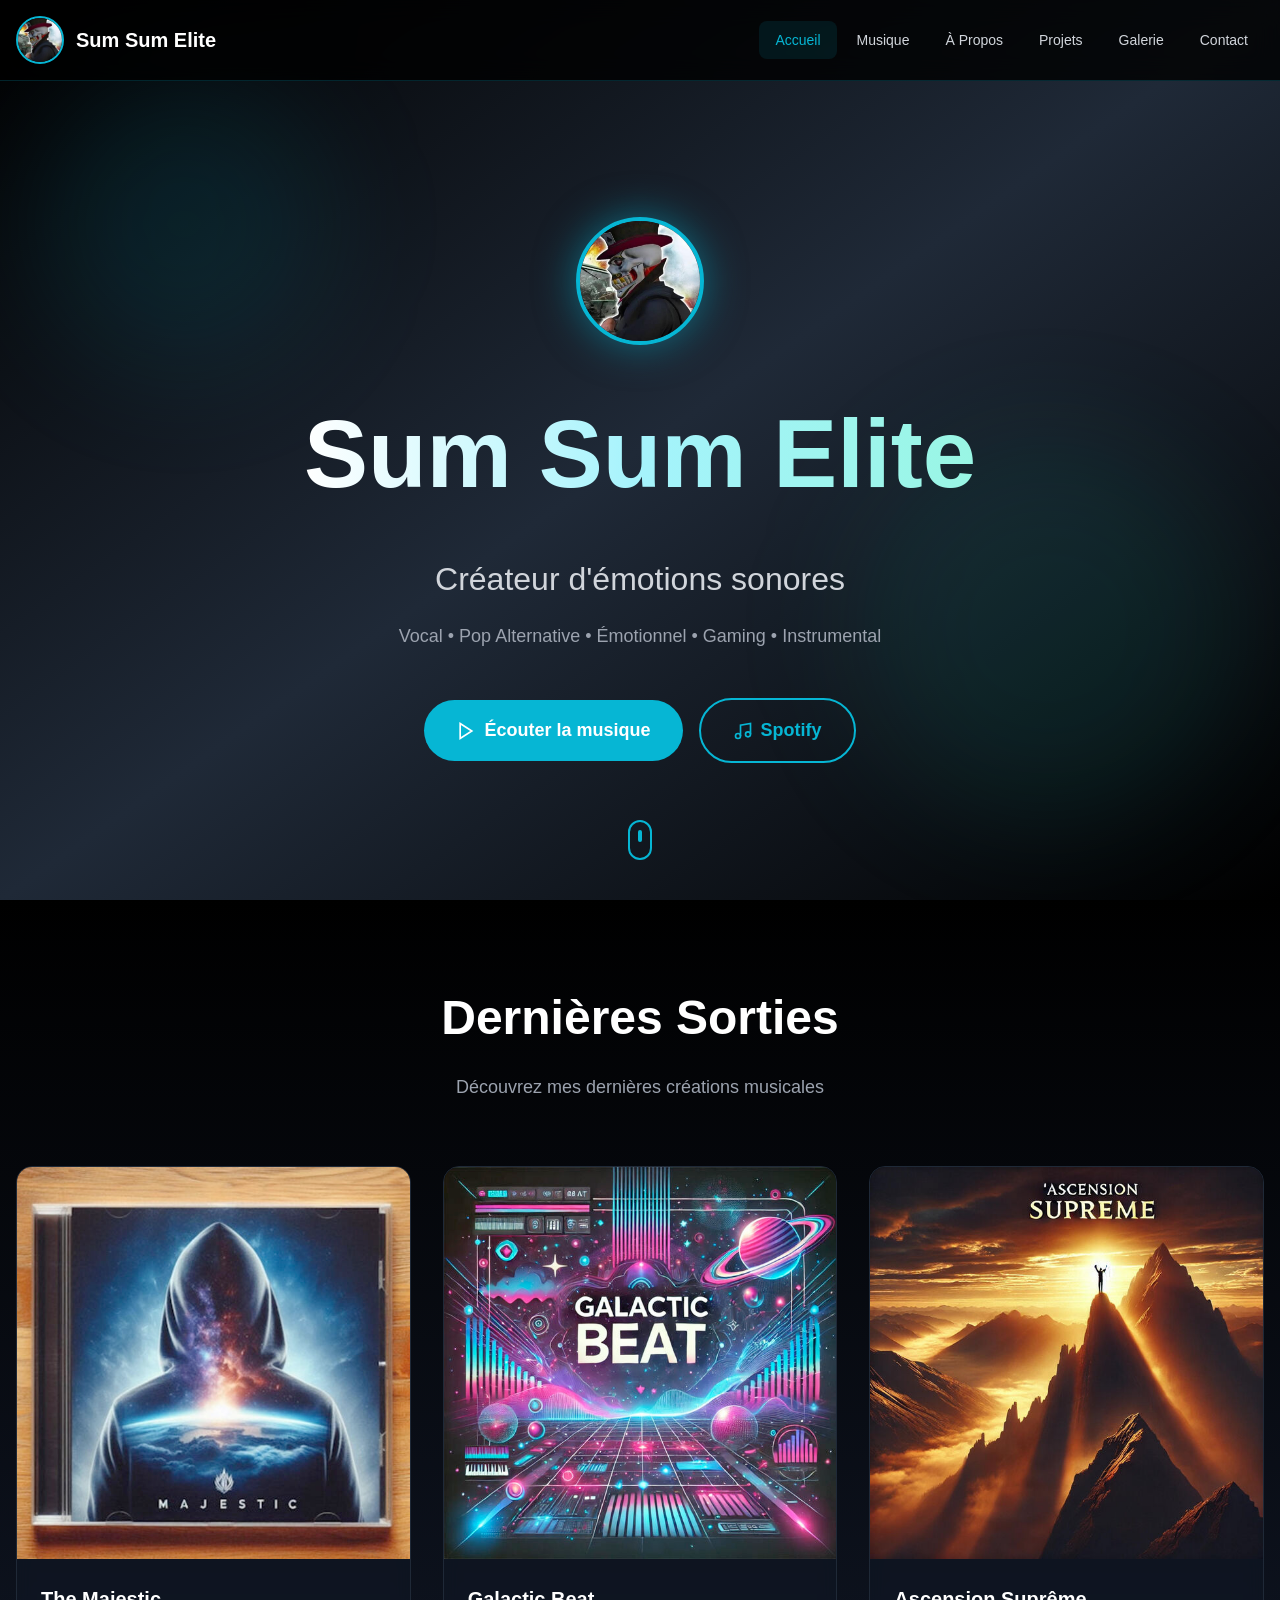
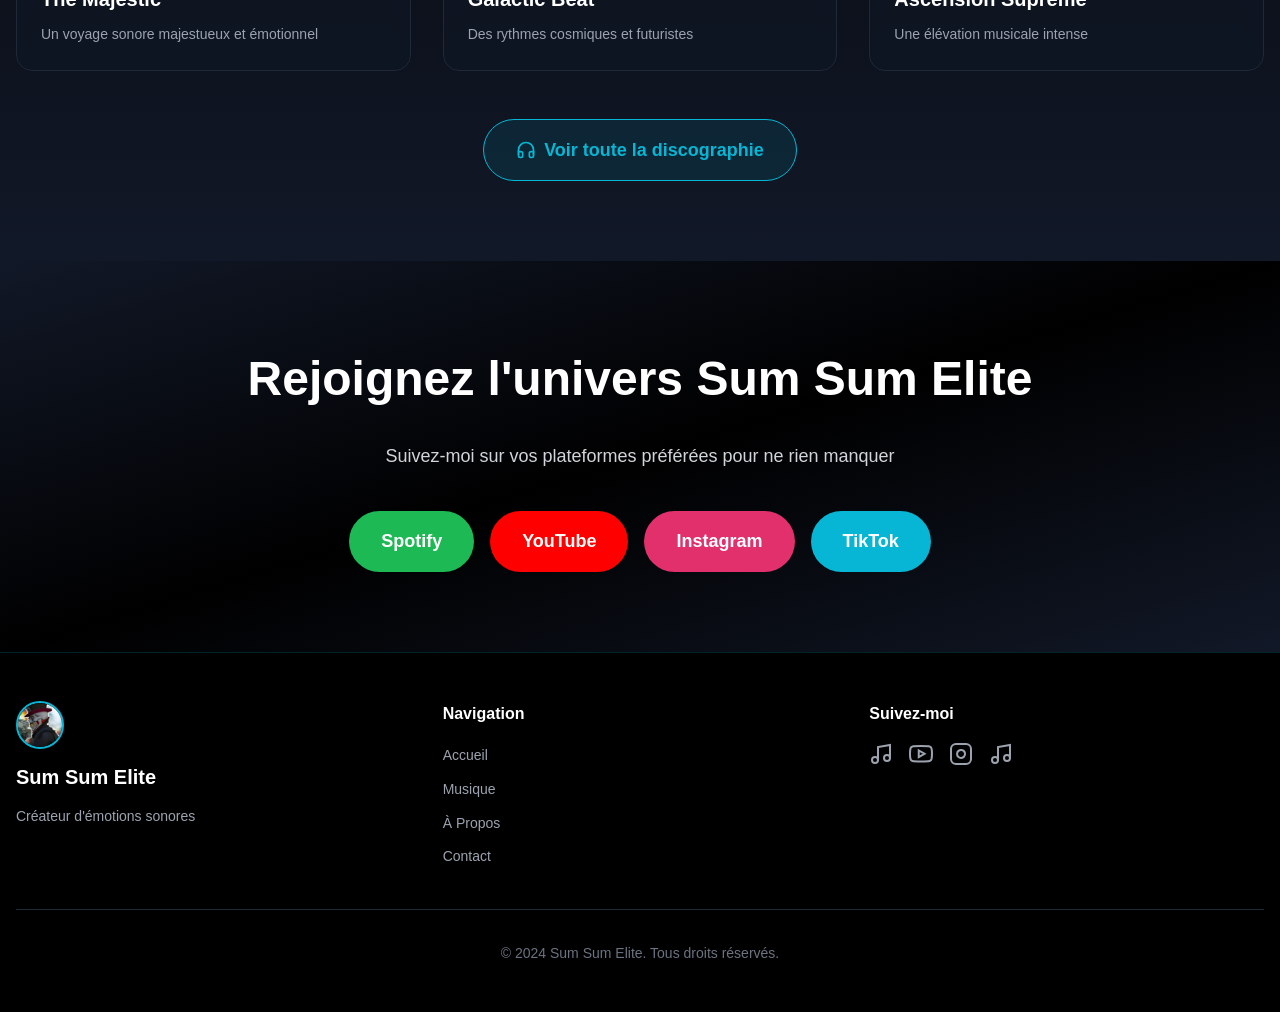
==== commit 337c7e9d: "Update image file names for track covers" ====
--- a/index.html
+++ b/index.html
@@ -85,7 +85,7 @@
             <div class="tracks-grid">
                 <div class="track-card">
                     <div class="track-cover">
-                        <img src="assets/covers/The Majestic.jpg" alt="The Majestic">
+                        <img src="assets/covers/themajestic.jpg" alt="The Majestic">
                         <div class="track-overlay">
                             <svg class="play-icon" width="64" height="64" viewBox="0 0 24 24" fill="none" stroke="currentColor" stroke-width="2">
                                 <polygon points="5 3 19 12 5 21 5 3"></polygon>
@@ -99,7 +99,7 @@
                 </div>
                 <div class="track-card">
                     <div class="track-cover">
-                        <img src="assets/covers/Galactic Beat.jpg" alt="Galactic Beat">
+                        <img src="assets/covers/galacticbeat.jpg" alt="Galactic Beat">
                         <div class="track-overlay">
                             <svg class="play-icon" width="64" height="64" viewBox="0 0 24 24" fill="none" stroke="currentColor" stroke-width="2">
                                 <polygon points="5 3 19 12 5 21 5 3"></polygon>
@@ -113,7 +113,7 @@
                 </div>
                 <div class="track-card">
                     <div class="track-cover">
-                        <img src="assets/covers/Ascension Suprême.jpg" alt="Ascension Suprême">
+                        <img src="assets/covers/ascensionsupreme.jpg" alt="Ascension Suprême">
                         <div class="track-overlay">
                             <svg class="play-icon" width="64" height="64" viewBox="0 0 24 24" fill="none" stroke="currentColor" stroke-width="2">
                                 <polygon points="5 3 19 12 5 21 5 3"></polygon>
--- a/styles.css
+++ b/styles.css
@@ -604,136 +604,3 @@
 ::-webkit-scrollbar-thumb:hover {
     background: #0891b2;
 }
-/* Distributors Section */
-.distributors-section {
-    padding: 5rem 0;
-    background: linear-gradient(to bottom, #111827, #0a0a0a, #111827);
-}
-
-.distributors-grid {
-    display: grid;
-    grid-template-columns: repeat(auto-fit, minmax(250px, 1fr));
-    gap: 2rem;
-    max-width: 1100px;
-    margin: 0 auto;
-}
-
-.distributor-card {
-    background: rgba(17, 24, 39, 0.6);
-    backdrop-filter: blur(12px);
-    border-radius: 1.5rem;
-    padding: 2rem;
-    border: 1px solid rgba(6, 182, 212, 0.2);
-    display: flex;
-    flex-direction: column;
-    align-items: center;
-    text-align: center;
-    transition: all 0.4s ease;
-}
-
-.distributor-card:hover {
-    transform: translateY(-10px);
-    border-color: rgba(6, 182, 212, 0.6);
-    box-shadow: 0 25px 50px rgba(6, 182, 212, 0.15);
-}
-
-.distributor-logo {
-    width: 150px;
-    height: 80px;
-    display: flex;
-    align-items: center;
-    justify-content: center;
-    margin-bottom: 1.5rem;
-    padding: 1rem;
-    background: rgba(255, 255, 255, 0.05);
-    border-radius: 1rem;
-    transition: all 0.3s ease;
-}
-
-.distributor-card:hover .distributor-logo {
-    background: rgba(6, 182, 212, 0.1);
-}
-
-.distributor-logo img {
-    max-width: 100%;
-    max-height: 100%;
-    object-fit: contain;
-    filter: brightness(1);
-    transition: filter 0.3s ease;
-}
-
-.distributor-card:hover .distributor-logo img {
-    filter: brightness(1.2);
-}
-
-.distributor-card h3 {
-    font-size: 1.25rem;
-    font-weight: 600;
-    color: #ffffff;
-    margin-bottom: 1.25rem;
-    transition: color 0.3s ease;
-}
-
-.distributor-card:hover h3 {
-    color: #06b6d4;
-}
-
-.btn-distributor {
-    display: inline-flex;
-    align-items: center;
-    gap: 0.5rem;
-    padding: 0.75rem 1.5rem;
-    font-size: 0.9rem;
-    font-weight: 600;
-    border-radius: 9999px;
-    background: linear-gradient(135deg, #06b6d4, #14b8a6);
-    color: #ffffff;
-    border: none;
-    cursor: pointer;
-    transition: all 0.3s ease;
-}
-
-.btn-distributor:hover {
-    background: linear-gradient(135deg, #0891b2, #0d9488);
-    transform: scale(1.05);
-    box-shadow: 0 10px 30px rgba(6, 182, 212, 0.4);
-}
-
-.btn-distributor svg {
-    transition: transform 0.3s ease;
-}
-
-.btn-distributor:hover svg {
-    transform: translate(2px, -2px);
-}
-
-@media (max-width: 768px) {
-    .distributors-grid {
-        grid-template-columns: repeat(2, 1fr);
-        gap: 1rem;
-    }
-    
-    .distributor-card {
-        padding: 1.5rem 1rem;
-    }
-    
-    .distributor-logo {
-        width: 120px;
-        height: 60px;
-    }
-    
-    .distributor-card h3 {
-        font-size: 1rem;
-    }
-    
-    .btn-distributor {
-        padding: 0.6rem 1rem;
-        font-size: 0.8rem;
-    }
-}
-
-@media (max-width: 480px) {
-    .distributors-grid {
-        grid-template-columns: 1fr;
-    }
-}
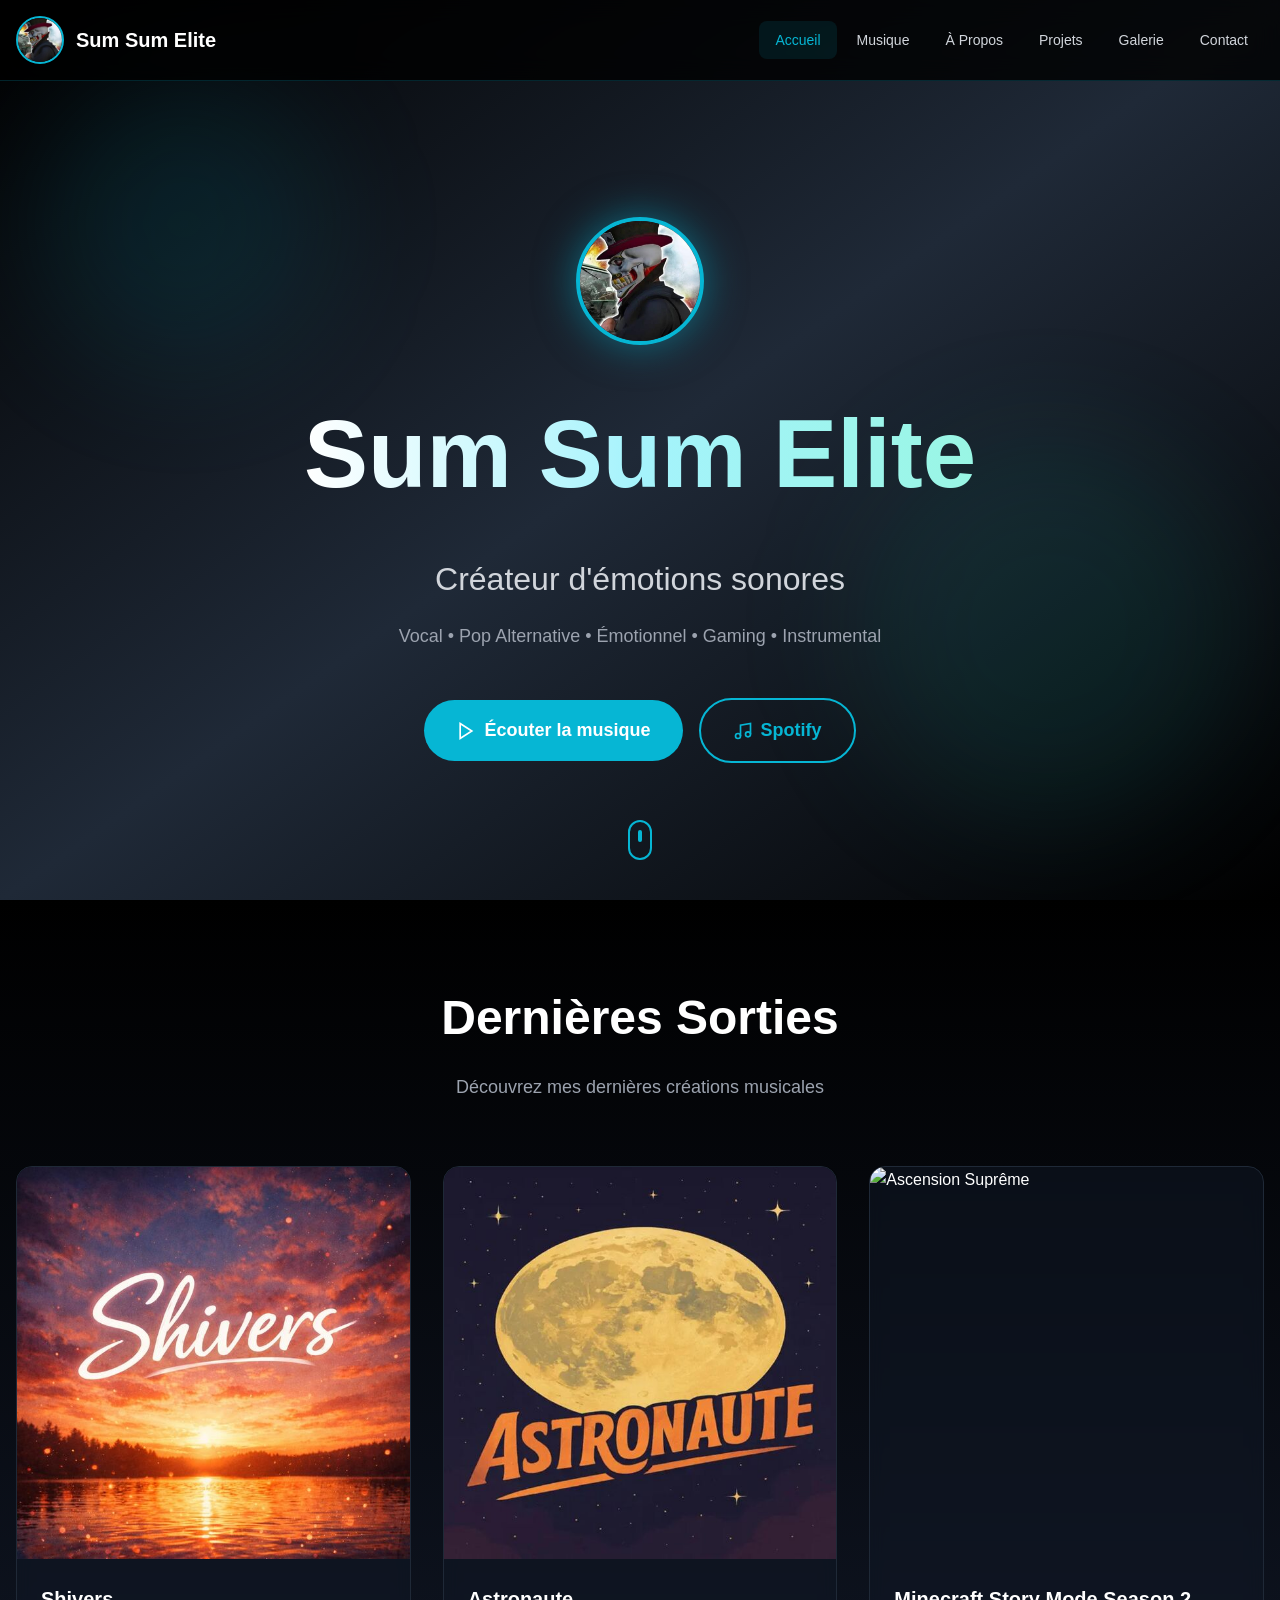
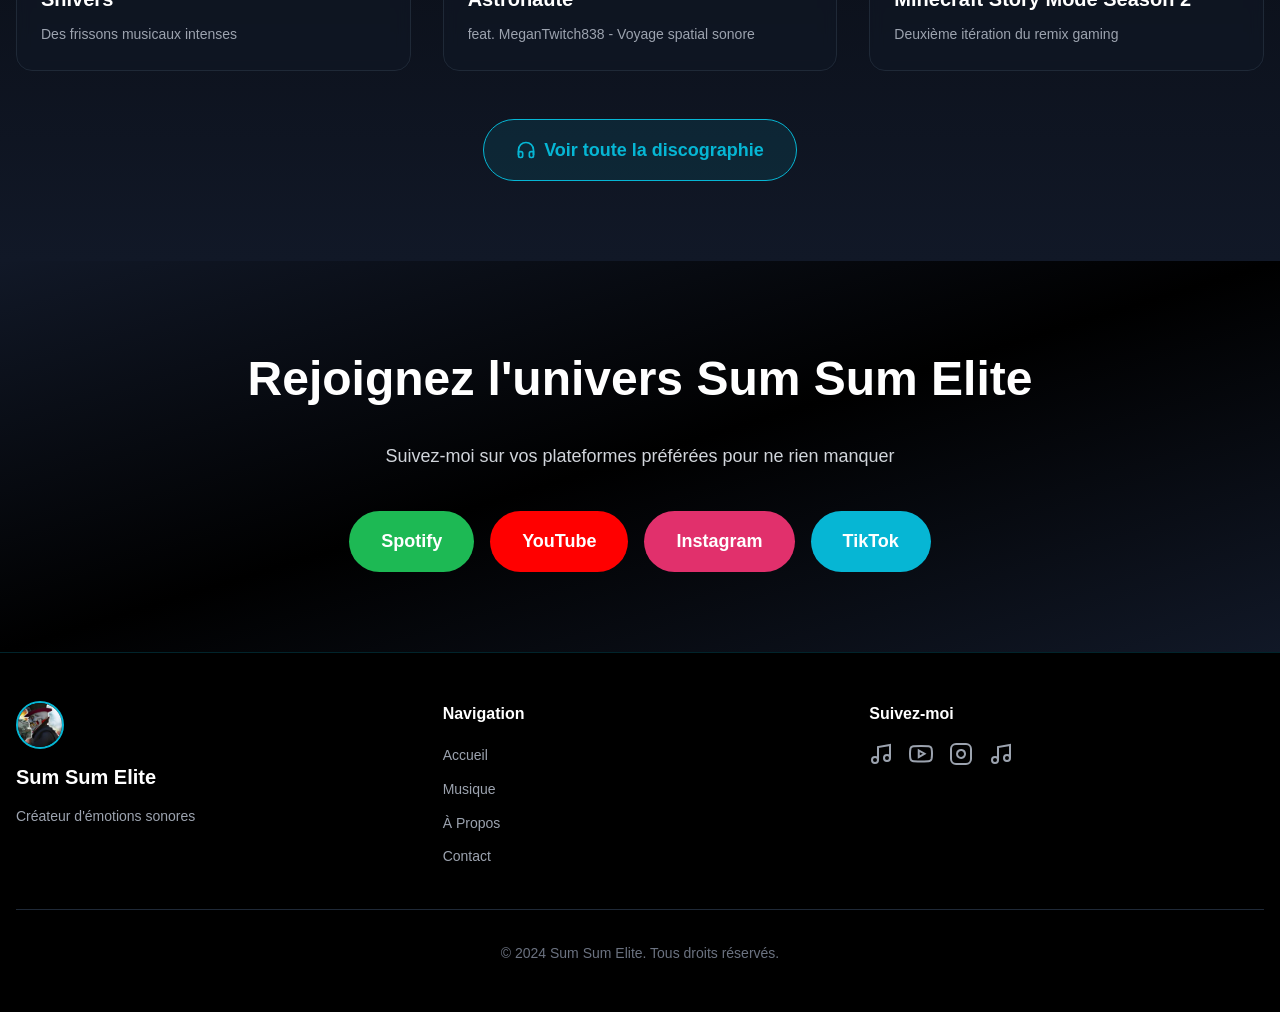
==== commit e71f364f: "Update track details and cover images in index.html" ====
--- a/index.html
+++ b/index.html
@@ -85,7 +85,7 @@
             <div class="tracks-grid">
                 <div class="track-card">
                     <div class="track-cover">
-                        <img src="assets/covers/themajestic.jpg" alt="The Majestic">
+                        <img src="assets/covers/shivers.jpg" alt="Shivers">
                         <div class="track-overlay">
                             <svg class="play-icon" width="64" height="64" viewBox="0 0 24 24" fill="none" stroke="currentColor" stroke-width="2">
                                 <polygon points="5 3 19 12 5 21 5 3"></polygon>
@@ -93,13 +93,13 @@
                         </div>
                     </div>
                     <div class="track-info">
-                        <h3>The Majestic</h3>
-                        <p>Un voyage sonore majestueux et émotionnel</p>
+                        <h3>Shivers</h3>
+                        <p>Des frissons musicaux intenses</p>
                     </div>
                 </div>
                 <div class="track-card">
                     <div class="track-cover">
-                        <img src="assets/covers/galacticbeat.jpg" alt="Galactic Beat">
+                        <img src="assets/covers/astronaute.jpg" alt="Astronaute">
                         <div class="track-overlay">
                             <svg class="play-icon" width="64" height="64" viewBox="0 0 24 24" fill="none" stroke="currentColor" stroke-width="2">
                                 <polygon points="5 3 19 12 5 21 5 3"></polygon>
@@ -107,13 +107,13 @@
                         </div>
                     </div>
                     <div class="track-info">
-                        <h3>Galactic Beat</h3>
-                        <p>Des rythmes cosmiques et futuristes</p>
+                        <h3>Astronaute</h3>
+                        <p>feat. MeganTwitch838 - Voyage spatial sonore</p>
                     </div>
                 </div>
                 <div class="track-card">
                     <div class="track-cover">
-                        <img src="assets/covers/ascensionsupreme.jpg" alt="Ascension Suprême">
+                        <img src="assets/covers/minecraftstorymode2.jpg" alt="Ascension Suprême">
                         <div class="track-overlay">
                             <svg class="play-icon" width="64" height="64" viewBox="0 0 24 24" fill="none" stroke="currentColor" stroke-width="2">
                                 <polygon points="5 3 19 12 5 21 5 3"></polygon>
@@ -121,8 +121,8 @@
                         </div>
                     </div>
                     <div class="track-info">
-                        <h3>Ascension Suprême</h3>
-                        <p>Une élévation musicale intense</p>
+                        <h3>Minecraft Story Mode Season 2</h3>
+                        <p>Deuxième itération du remix gaming</p>
                     </div>
                 </div>
             </div>
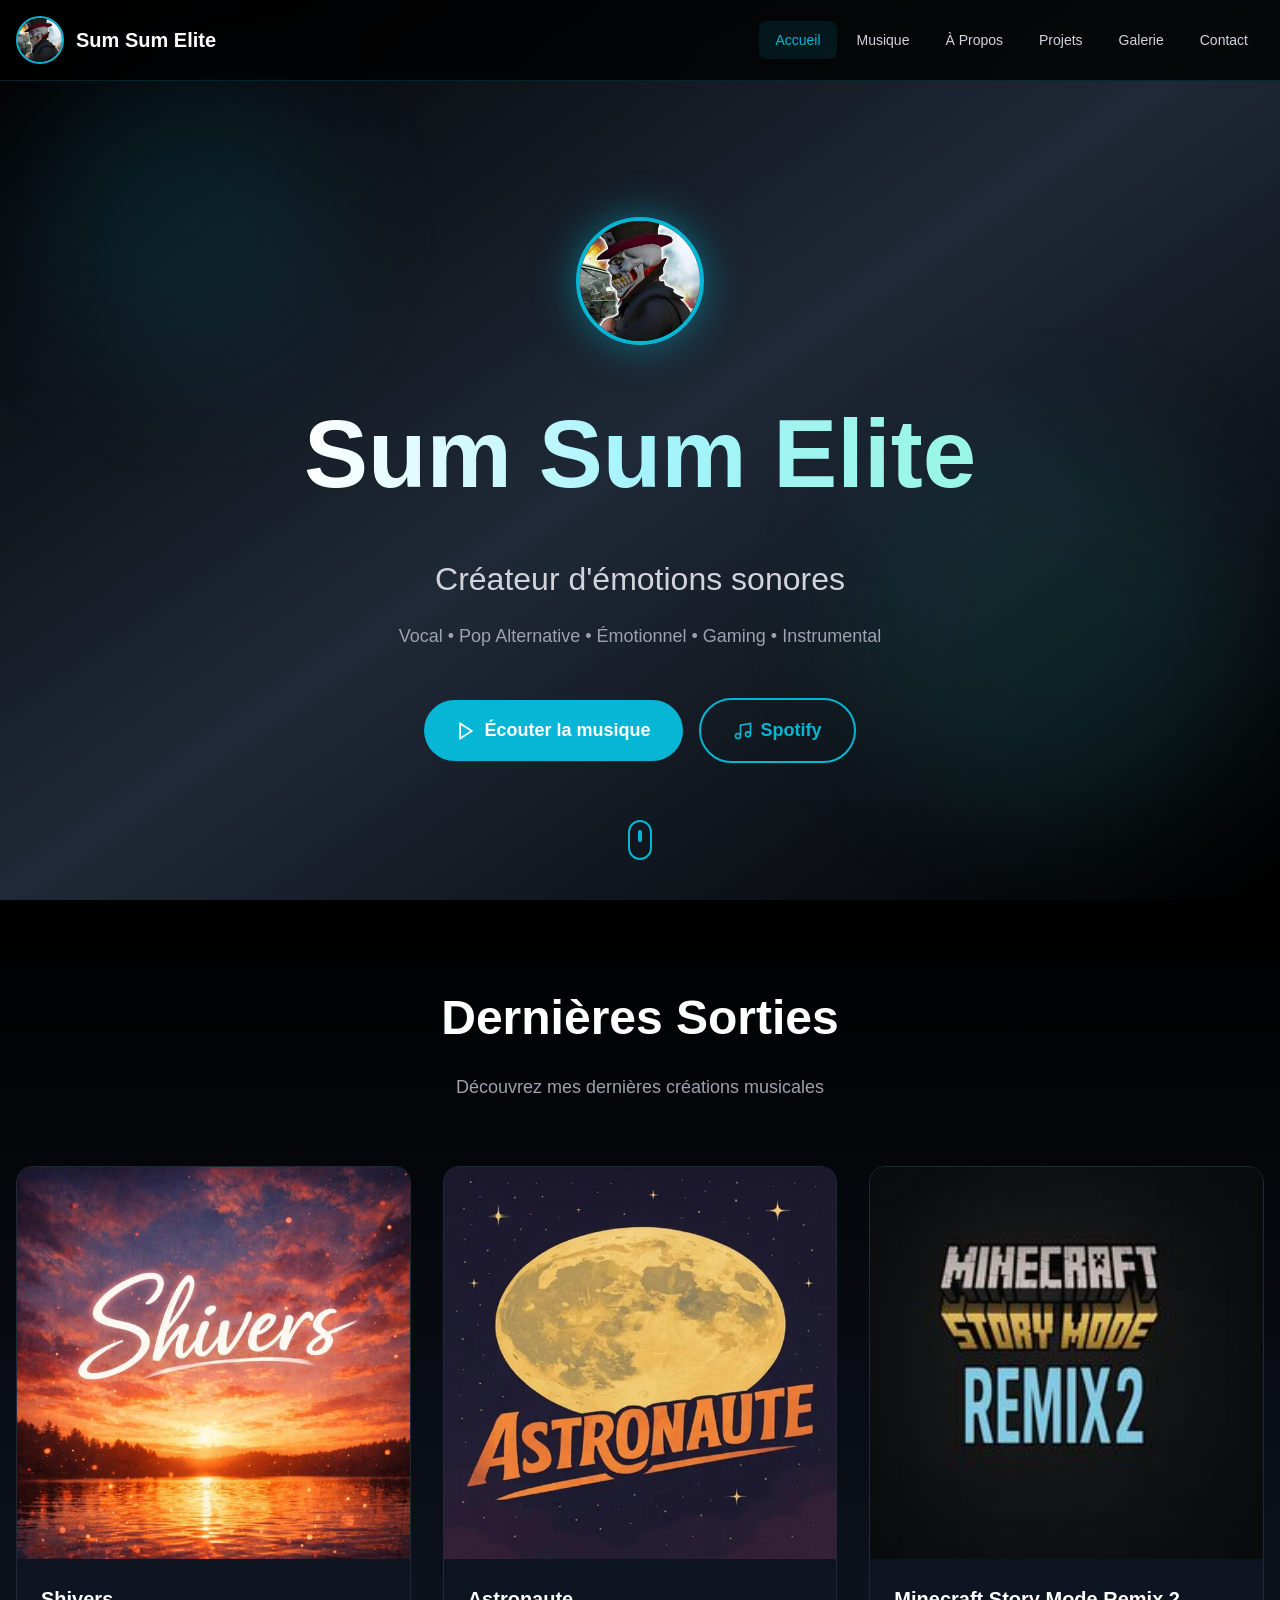
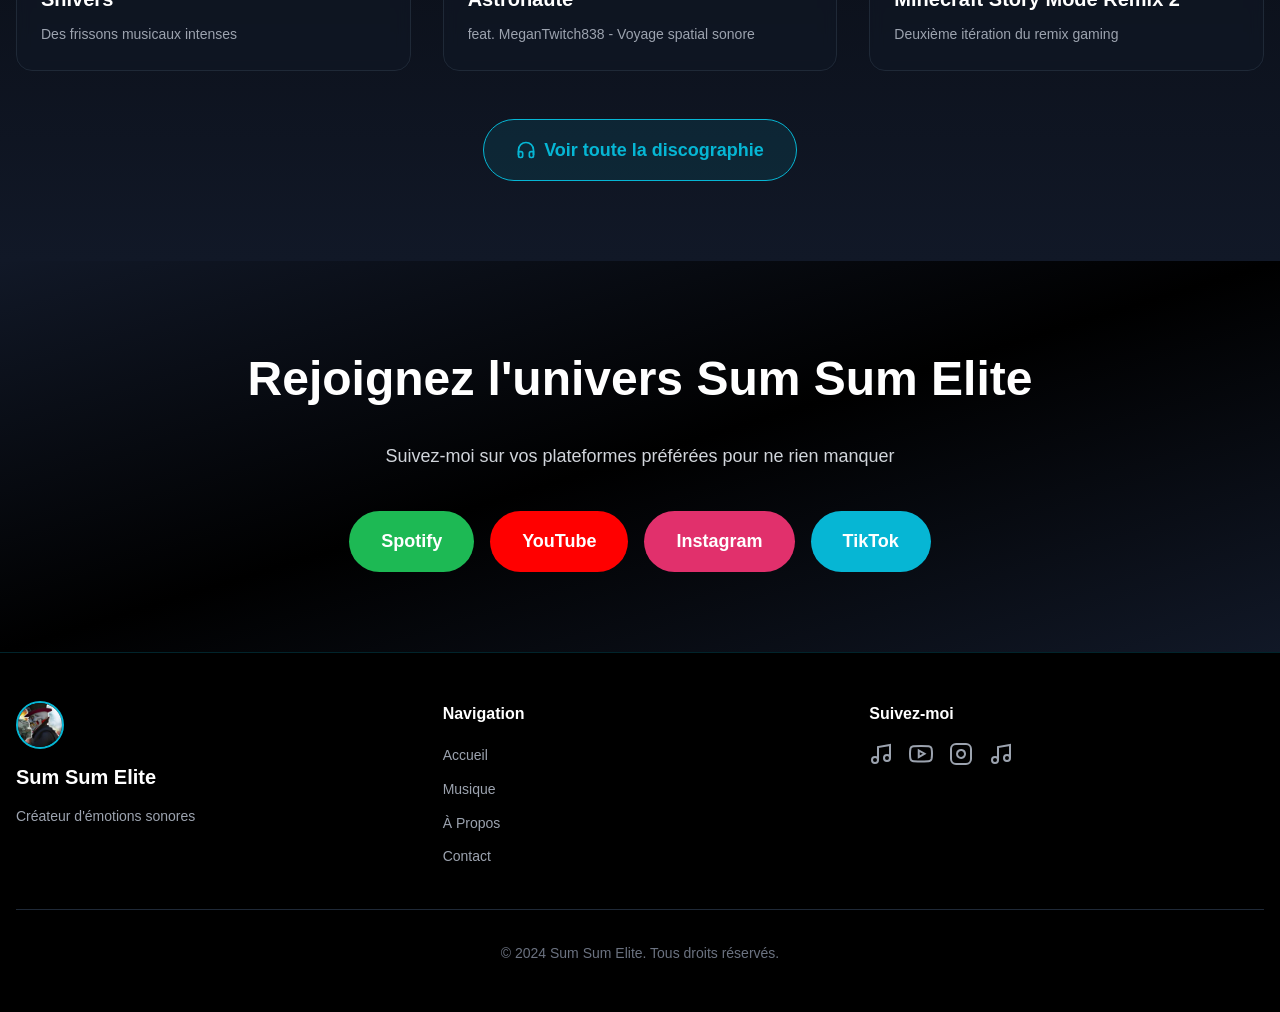
==== commit 24f0de1d: "Update index.html" ====
--- a/index.html
+++ b/index.html
@@ -113,7 +113,7 @@
                 </div>
                 <div class="track-card">
                     <div class="track-cover">
-                        <img src="assets/covers/minecraftstorymode2.jpg" alt="Ascension Suprême">
+                        <img src="assets/covers/minecraftstorymoderemix2.jpg" alt="Minecraft Story Mode Remix 2">
                         <div class="track-overlay">
                             <svg class="play-icon" width="64" height="64" viewBox="0 0 24 24" fill="none" stroke="currentColor" stroke-width="2">
                                 <polygon points="5 3 19 12 5 21 5 3"></polygon>
@@ -121,7 +121,7 @@
                         </div>
                     </div>
                     <div class="track-info">
-                        <h3>Minecraft Story Mode Season 2</h3>
+                        <h3>Minecraft Story Mode Remix 2</h3>
                         <p>Deuxième itération du remix gaming</p>
                     </div>
                 </div>
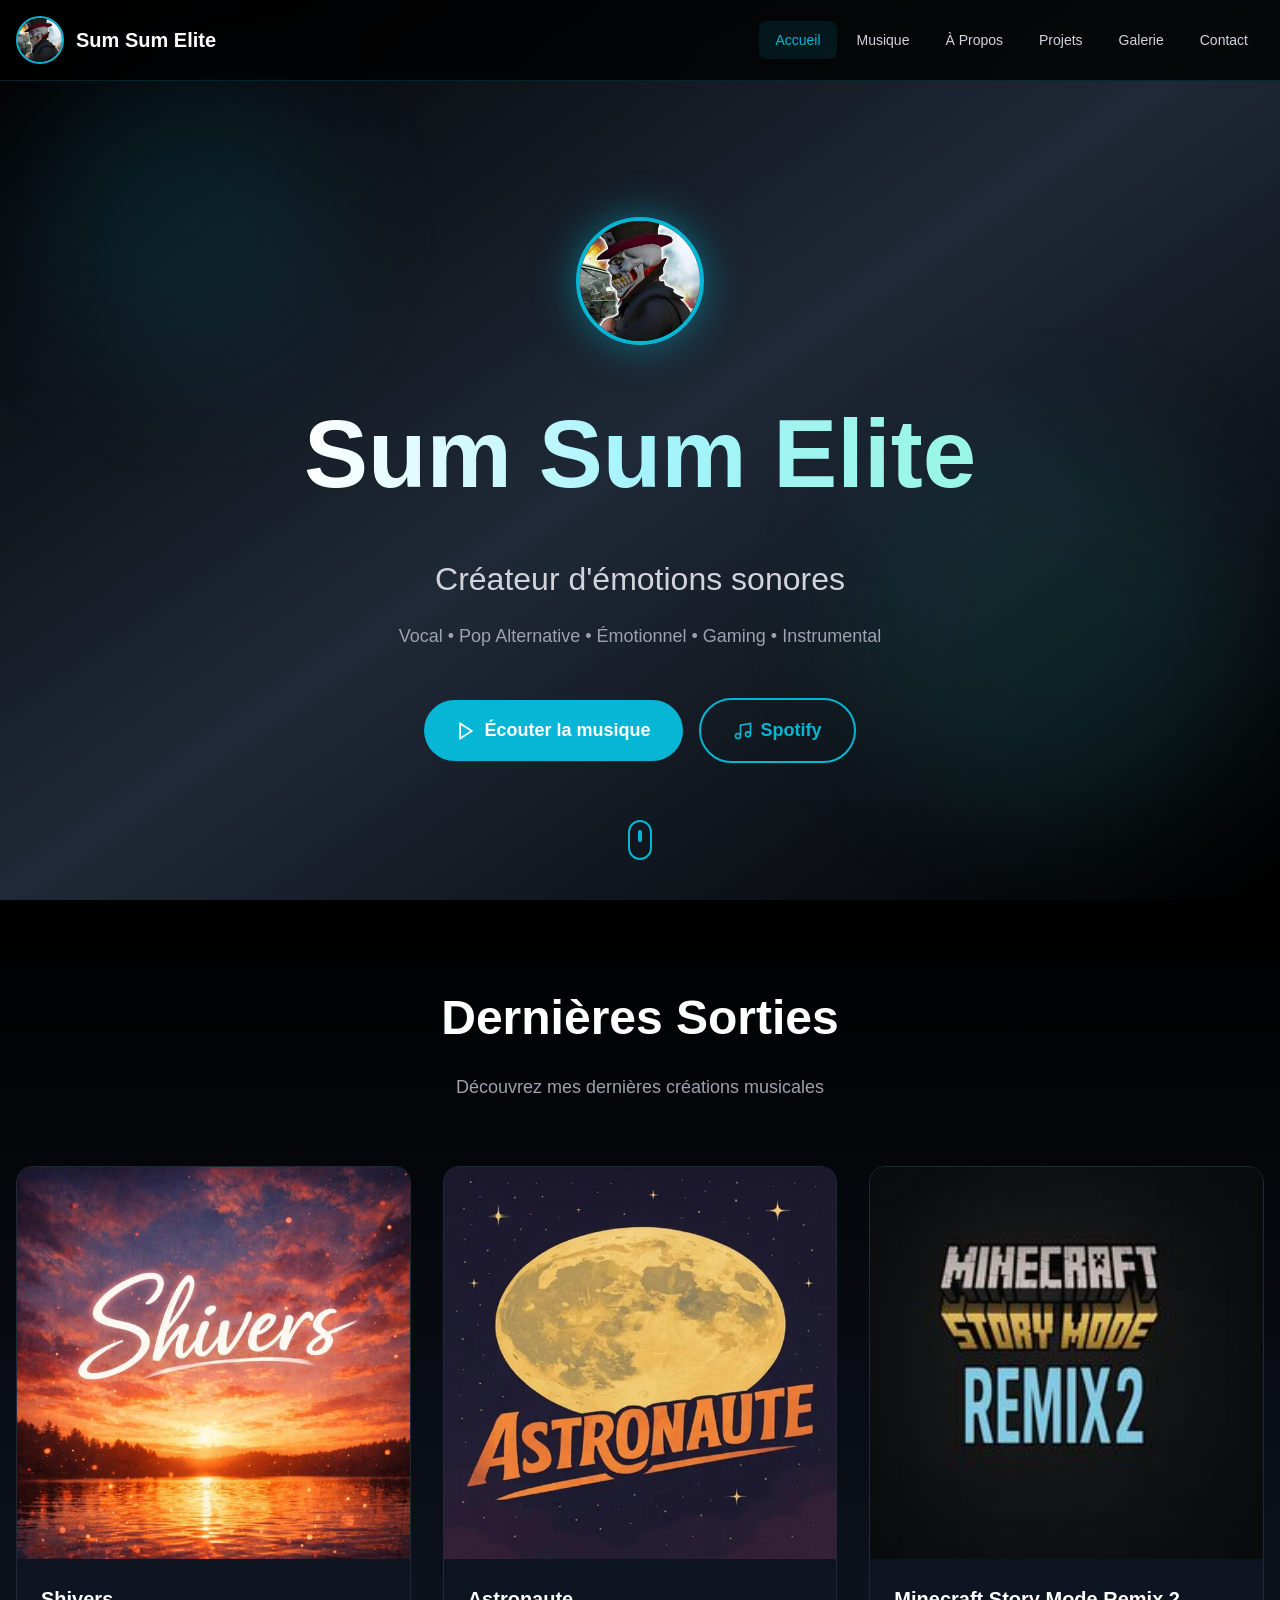
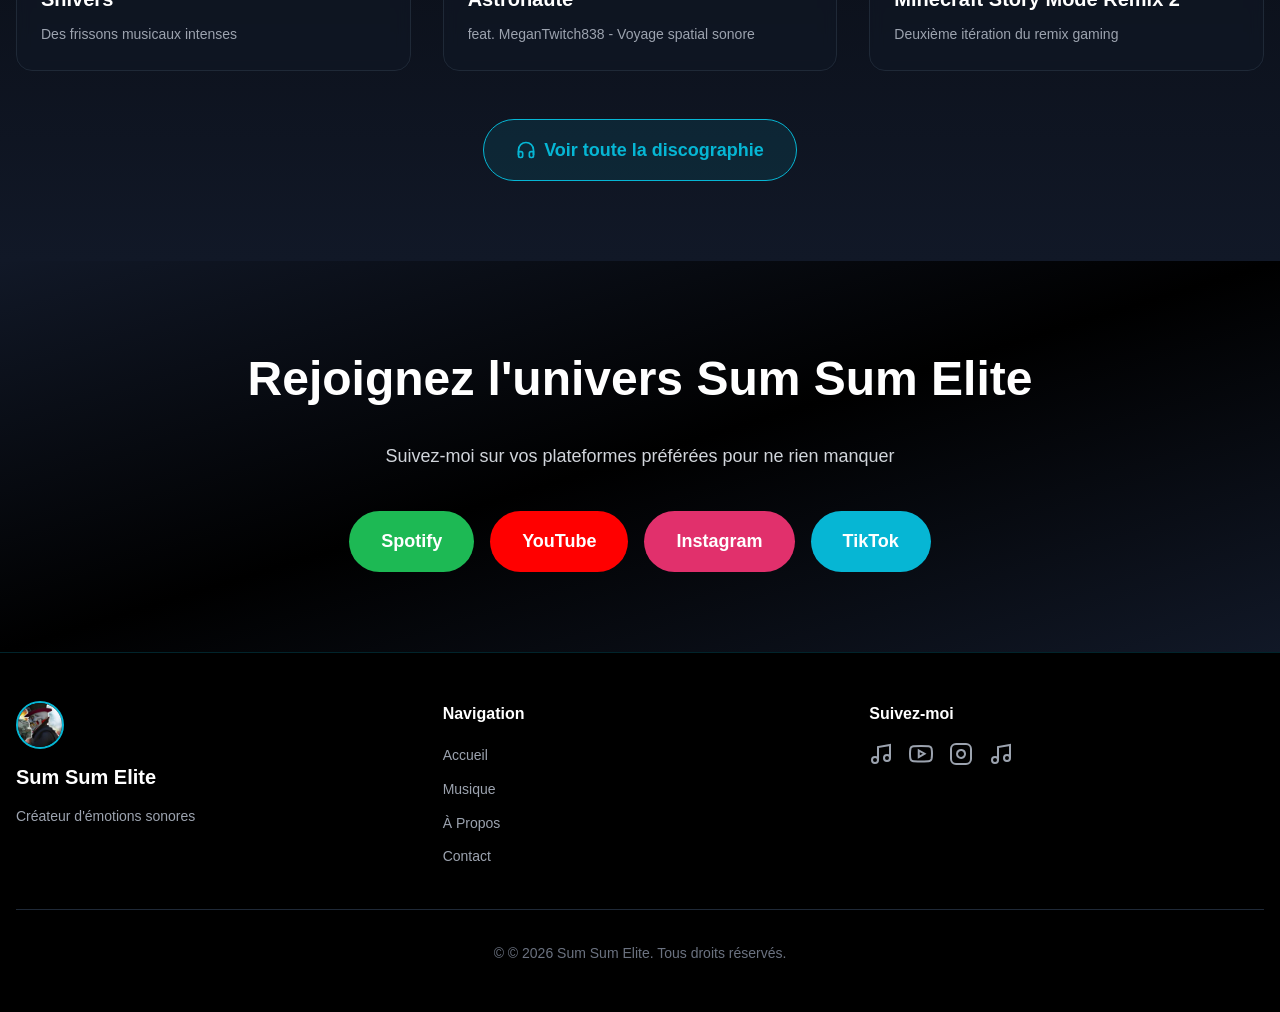
==== commit 00dde0bf: "Update copyright year in footer to 2026" ====
--- a/index.html
+++ b/index.html
@@ -204,7 +204,7 @@
                 </div>
             </div>
             <div class="footer-bottom">
-                <p>&copy; 2024 Sum Sum Elite. Tous droits réservés.</p>
+                <p>&copy; © 2026 Sum Sum Elite. Tous droits réservés.</p>
             </div>
         </div>
     </footer>
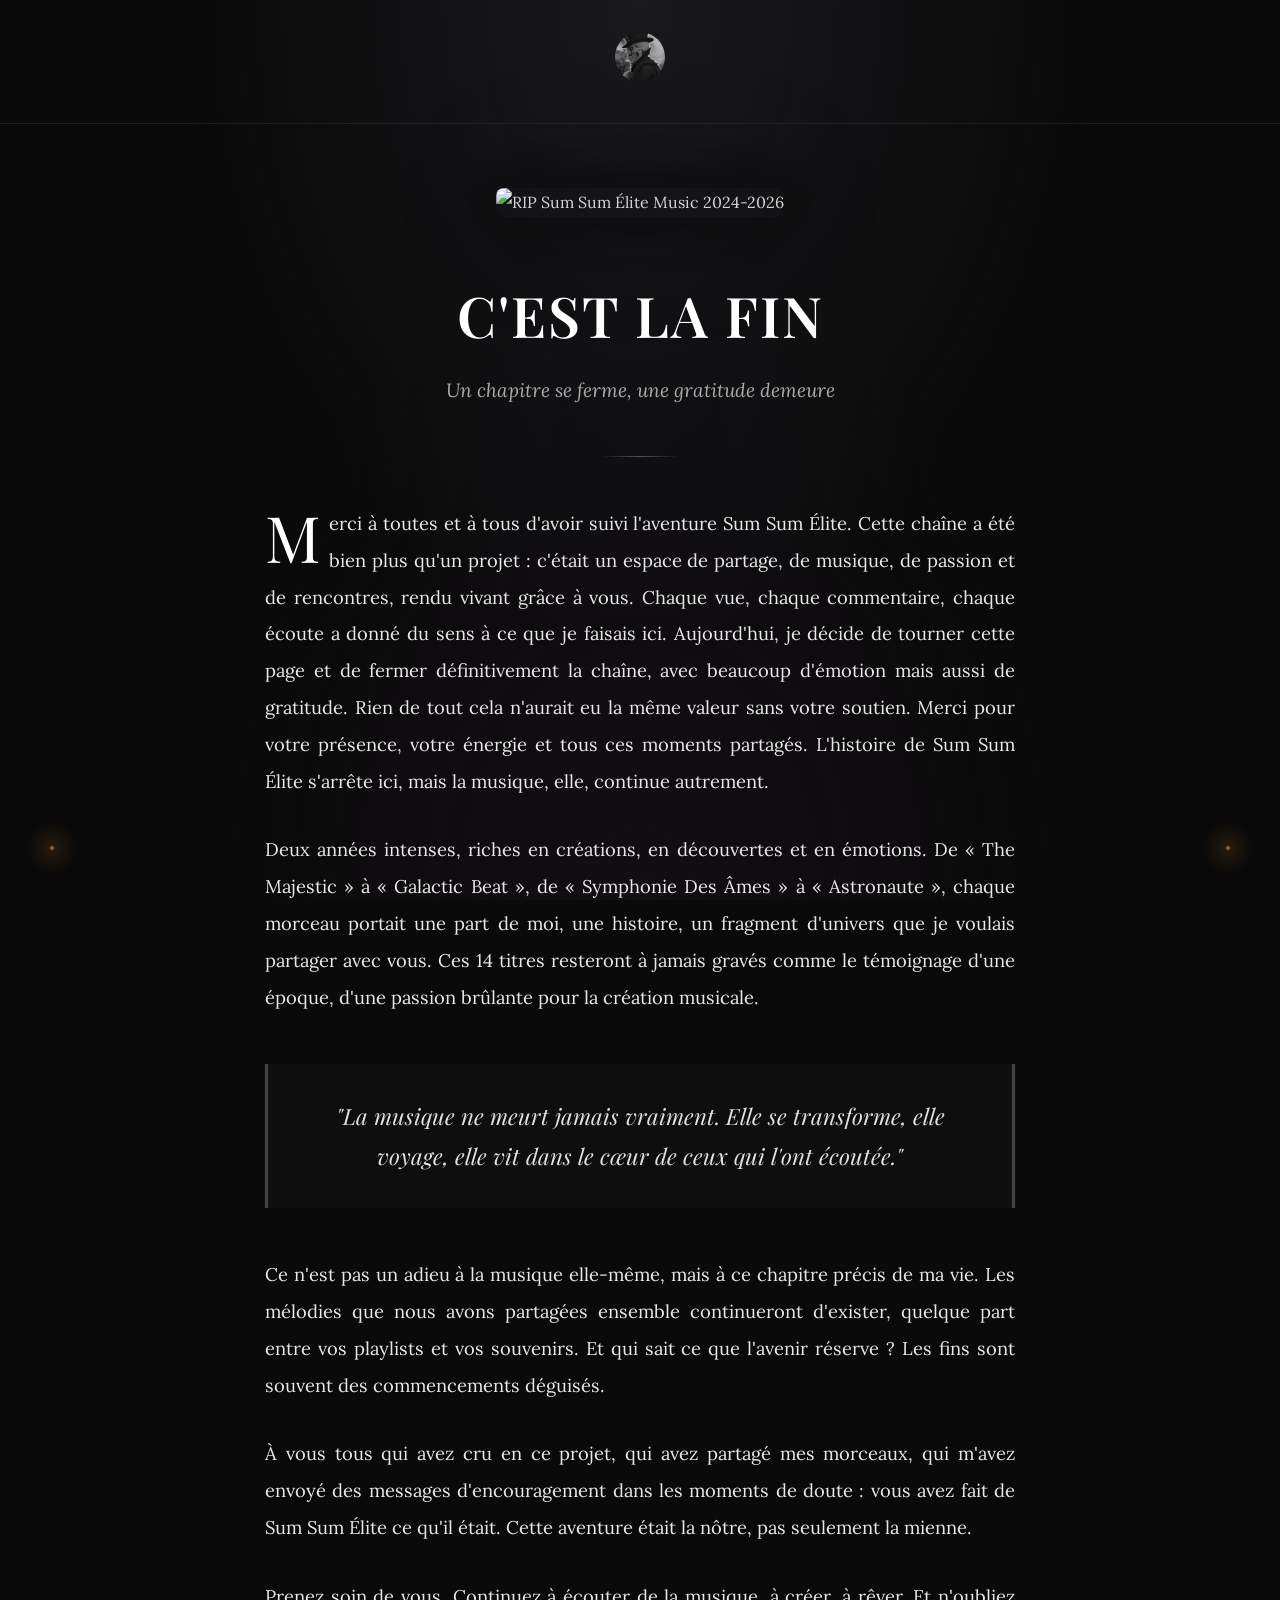
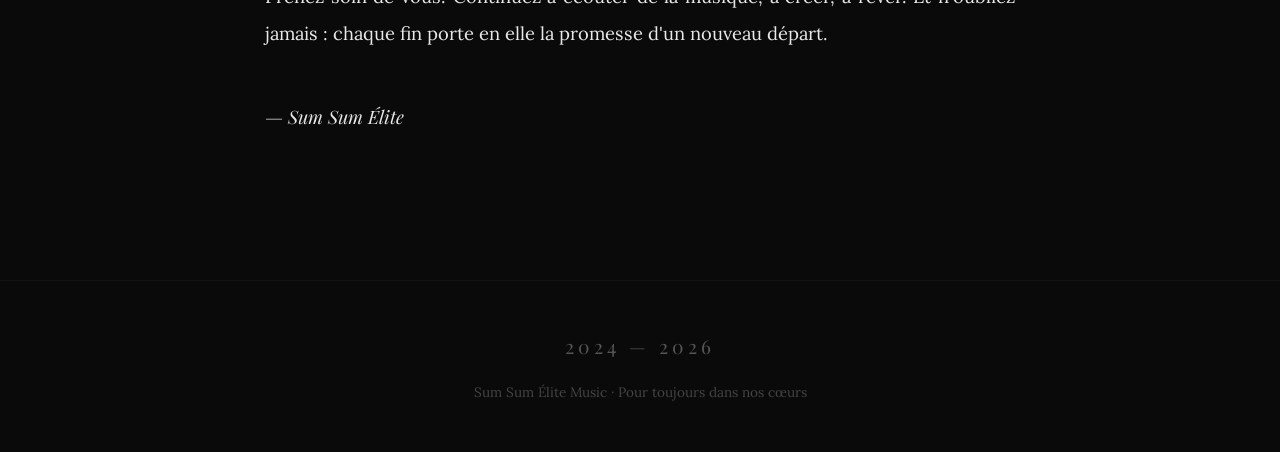
==== commit 77a0b793: "Revise index.html for Sum Sum Élite Music closure Updated title and added styles for a new layout. R" ====
--- a/index.html
+++ b/index.html
@@ -3,213 +3,332 @@
 <head>
     <meta charset="UTF-8">
     <meta name="viewport" content="width=device-width, initial-scale=1.0">
-    <title>Sum Sum Elite - Artiste Musical</title>
-    <link rel="stylesheet" href="styles.css">
+    <title>Sum Sum Élite Music - 2024-2026</title>
+    <link href="https://fonts.googleapis.com/css2?family=Playfair+Display:wght@400;600;700&family=Lora:ital,wght@0,400;0,500;1,400&display=swap" rel="stylesheet">
+    <style>
+        * {
+            margin: 0;
+            padding: 0;
+            box-sizing: border-box;
+        }
+
+        html {
+            scroll-behavior: smooth;
+        }
+
+        body {
+            font-family: 'Lora', Georgia, serif;
+            background-color: #0a0a0a;
+            color: #d4d4d4;
+            line-height: 1.8;
+            min-height: 100vh;
+        }
+
+        /* Fond animé subtil */
+        .background-overlay {
+            position: fixed;
+            top: 0;
+            left: 0;
+            width: 100%;
+            height: 100%;
+            background: 
+                radial-gradient(ellipse at top, rgba(30, 30, 35, 0.8) 0%, transparent 50%),
+                radial-gradient(ellipse at bottom, rgba(20, 15, 20, 0.9) 0%, transparent 50%);
+            pointer-events: none;
+            z-index: -1;
+        }
+
+        .container {
+            max-width: 900px;
+            margin: 0 auto;
+            padding: 0 2rem;
+        }
+
+        /* Header minimaliste */
+        header {
+            padding: 2rem 0;
+            text-align: center;
+            border-bottom: 1px solid rgba(100, 100, 100, 0.2);
+        }
+
+        .logo-small {
+            width: 50px;
+            height: 50px;
+            border-radius: 50%;
+            opacity: 0.7;
+            filter: grayscale(100%);
+        }
+
+        /* Section principale */
+        main {
+            padding: 4rem 0;
+        }
+
+        .memorial-section {
+            text-align: center;
+        }
+
+        .rip-image {
+            max-width: 100%;
+            width: 600px;
+            border-radius: 8px;
+            box-shadow: 
+                0 0 60px rgba(0, 0, 0, 0.8),
+                0 0 120px rgba(50, 30, 30, 0.3);
+            margin-bottom: 3rem;
+            animation: fadeInUp 2s ease-out;
+        }
+
+        @keyframes fadeInUp {
+            from {
+                opacity: 0;
+                transform: translateY(30px);
+            }
+            to {
+                opacity: 1;
+                transform: translateY(0);
+            }
+        }
+
+        .title {
+            font-family: 'Playfair Display', Georgia, serif;
+            font-size: clamp(2rem, 5vw, 3.5rem);
+            font-weight: 600;
+            color: #ffffff;
+            margin-bottom: 0.5rem;
+            letter-spacing: 2px;
+            animation: fadeIn 2s ease-out 0.5s both;
+        }
+
+        .subtitle {
+            font-size: 1.2rem;
+            color: #aaa;
+            margin-bottom: 3rem;
+            font-style: italic;
+            animation: fadeIn 2s ease-out 0.8s both;
+        }
+
+        @keyframes fadeIn {
+            from { opacity: 0; }
+            to { opacity: 1; }
+        }
+
+        .divider {
+            width: 80px;
+            height: 1px;
+            background: linear-gradient(to right, transparent, #555, transparent);
+            margin: 0 auto 3rem;
+            animation: fadeIn 2s ease-out 1s both;
+        }
+
+        .memorial-text {
+            text-align: left;
+            max-width: 750px;
+            margin: 0 auto;
+        }
+
+        .memorial-text p {
+            margin-bottom: 2rem;
+            font-size: 1.15rem;
+            color: #e8e8e8;
+            text-align: justify;
+            line-height: 2;
+        }
+
+        .memorial-text p:first-child::first-letter {
+            font-family: 'Playfair Display', Georgia, serif;
+            font-size: 4rem;
+            float: left;
+            line-height: 1;
+            padding-right: 0.5rem;
+            color: #fff;
+        }
+
+        .highlight-text {
+            font-family: 'Playfair Display', Georgia, serif;
+            font-size: 1.4rem;
+            color: #e0e0e0;
+            text-align: center;
+            font-style: italic;
+            margin: 3rem 0;
+            padding: 2rem;
+            border-left: 3px solid #444;
+            border-right: 3px solid #444;
+            background: rgba(255, 255, 255, 0.02);
+        }
+
+        .signature {
+            text-align: right;
+            font-family: 'Playfair Display', Georgia, serif;
+            font-size: 1.3rem;
+            color: #999;
+            margin-top: 3rem;
+            font-style: italic;
+        }
+
+        /* Section musique reste disponible */
+        .music-legacy {
+            margin-top: 5rem;
+            padding: 3rem 0;
+            border-top: 1px solid rgba(100, 100, 100, 0.2);
+            text-align: center;
+            animation: fadeIn 2s ease-out 1.5s both;
+        }
+
+        .music-legacy h2 {
+            font-family: 'Playfair Display', Georgia, serif;
+            font-size: 1.5rem;
+            color: #888;
+            margin-bottom: 1.5rem;
+            font-weight: 400;
+        }
+
+        .streaming-links {
+            display: flex;
+            gap: 1.5rem;
+            justify-content: center;
+            flex-wrap: wrap;
+        }
+
+        .streaming-link {
+            padding: 0.8rem 1.5rem;
+            border: 1px solid #333;
+            border-radius: 30px;
+            color: #888;
+            font-size: 0.9rem;
+            transition: all 0.3s ease;
+            text-decoration: none;
+        }
+
+        .streaming-link:hover {
+            border-color: #666;
+            color: #fff;
+            background: rgba(255, 255, 255, 0.05);
+        }
+
+        /* Footer */
+        footer {
+            padding: 3rem 0;
+            text-align: center;
+            border-top: 1px solid rgba(100, 100, 100, 0.1);
+            margin-top: 3rem;
+        }
+
+        .dates {
+            font-family: 'Playfair Display', Georgia, serif;
+            font-size: 1.2rem;
+            color: #555;
+            letter-spacing: 4px;
+        }
+
+        .copyright {
+            margin-top: 1rem;
+            font-size: 0.85rem;
+            color: #444;
+        }
+
+        /* Effet de bougie animée */
+        .candle-glow {
+            position: fixed;
+            bottom: 50px;
+            left: 50px;
+            width: 4px;
+            height: 4px;
+            background: #ff9933;
+            border-radius: 50%;
+            box-shadow: 0 0 20px 10px rgba(255, 150, 50, 0.3);
+            animation: flicker 2s infinite alternate;
+            opacity: 0.6;
+        }
+
+        .candle-glow-2 {
+            position: fixed;
+            bottom: 50px;
+            right: 50px;
+            width: 4px;
+            height: 4px;
+            background: #ff9933;
+            border-radius: 50%;
+            box-shadow: 0 0 20px 10px rgba(255, 150, 50, 0.3);
+            animation: flicker 2.5s infinite alternate;
+            opacity: 0.6;
+        }
+
+        @keyframes flicker {
+            0%, 100% { opacity: 0.6; transform: scale(1); }
+            50% { opacity: 0.4; transform: scale(0.95); }
+        }
+
+        @media (max-width: 768px) {
+            .container {
+                padding: 0 1.5rem;
+            }
+            
+            .memorial-text p {
+                font-size: 1rem;
+                text-align: left;
+            }
+
+            .highlight-text {
+                font-size: 1.2rem;
+                padding: 1.5rem;
+            }
+
+            .candle-glow, .candle-glow-2 {
+                display: none;
+            }
+        }
+    </style>
 </head>
 <body>
-    <!-- Header -->
-    <header class="header">
+    <div class="background-overlay"></div>
+    <div class="candle-glow"></div>
+    <div class="candle-glow-2"></div>
+
+    <header>
         <div class="container">
-            <div class="header-content">
-                <a href="index.html" class="logo">
-                    <img src="assets/Logo.jpeg" alt="Sum Sum Elite Logo">
-                    <span>Sum Sum Elite</span>
-                </a>
-                <nav class="nav desktop-nav">
-                    <a href="index.html" class="nav-link active">Accueil</a>
-                    <a href="music.html" class="nav-link">Musique</a>
-                    <a href="about.html" class="nav-link">À Propos</a>
-                    <a href="projects.html" class="nav-link">Projets</a>
-                    <a href="gallery.html" class="nav-link">Galerie</a>
-                    <a href="contact.html" class="nav-link">Contact</a>
-                </nav>
-                <button class="menu-toggle" id="menuToggle">
-                    <span></span>
-                    <span></span>
-                    <span></span>
-                </button>
-            </div>
-            <nav class="mobile-nav" id="mobileNav">
-                <a href="index.html" class="nav-link active">Accueil</a>
-                <a href="music.html" class="nav-link">Musique</a>
-                <a href="about.html" class="nav-link">À Propos</a>
-                <a href="projects.html" class="nav-link">Projets</a>
-                <a href="gallery.html" class="nav-link">Galerie</a>
-                <a href="contact.html" class="nav-link">Contact</a>
-            </nav>
+            <img src="assets/Logo.jpeg" alt="Sum Sum Elite" class="logo-small">
         </div>
     </header>
 
-    <!-- Hero Section -->
-    <section class="hero">
-        <div class="hero-bg">
-            <div class="circle circle-1"></div>
-            <div class="circle circle-2"></div>
+    <main>
+        <div class="container">
+            <section class="memorial-section">
+                <img src="assets/rip.png" alt="RIP Sum Sum Élite Music 2024-2026" class="rip-image">
+                
+                <h1 class="title">C'EST LA FIN</h1>
+                <p class="subtitle">Un chapitre se ferme, une gratitude demeure</p>
+                
+                <div class="divider"></div>
+
+                <div class="memorial-text">
+                    <p>Merci à toutes et à tous d'avoir suivi l'aventure Sum Sum Élite. Cette chaîne a été bien plus qu'un projet : c'était un espace de partage, de musique, de passion et de rencontres, rendu vivant grâce à vous. Chaque vue, chaque commentaire, chaque écoute a donné du sens à ce que je faisais ici. Aujourd'hui, je décide de tourner cette page et de fermer définitivement la chaîne, avec beaucoup d'émotion mais aussi de gratitude. Rien de tout cela n'aurait eu la même valeur sans votre soutien. Merci pour votre présence, votre énergie et tous ces moments partagés. L'histoire de Sum Sum Élite s'arrête ici, mais la musique, elle, continue autrement.</p>
+
+                    <p>Deux années intenses, riches en créations, en découvertes et en émotions. De « The Majestic » à « Galactic Beat », de « Symphonie Des Âmes » à « Astronaute », chaque morceau portait une part de moi, une histoire, un fragment d'univers que je voulais partager avec vous. Ces 14 titres resteront à jamais gravés comme le témoignage d'une époque, d'une passion brûlante pour la création musicale.</p>
+
+                    <div class="highlight-text">
+                        "La musique ne meurt jamais vraiment. Elle se transforme, elle voyage, elle vit dans le cœur de ceux qui l'ont écoutée."
+                    </div>
+
+                    <p>Ce n'est pas un adieu à la musique elle-même, mais à ce chapitre précis de ma vie. Les mélodies que nous avons partagées ensemble continueront d'exister, quelque part entre vos playlists et vos souvenirs. Et qui sait ce que l'avenir réserve ? Les fins sont souvent des commencements déguisés.</p>
+
+                    <p>À vous tous qui avez cru en ce projet, qui avez partagé mes morceaux, qui m'avez envoyé des messages d'encouragement dans les moments de doute : vous avez fait de Sum Sum Élite ce qu'il était. Cette aventure était la nôtre, pas seulement la mienne.</p>
+
+                    <p>Prenez soin de vous. Continuez à écouter de la musique, à créer, à rêver. Et n'oubliez jamais : chaque fin porte en elle la promesse d'un nouveau départ.</p>
+
+                    <p class="signature">— Sum Sum Élite</p>
+                </div>
+            </section>
         </div>
-        <div class="hero-content">
-            <img src="assets/Logo.jpeg" alt="Sum Sum Elite" class="hero-logo">
-            <h1 class="hero-title">Sum Sum Elite</h1>
-            <p class="hero-tagline">Créateur d'émotions sonores</p>
-            <p class="hero-style">Vocal • Pop Alternative • Émotionnel • Gaming • Instrumental</p>
-            <div class="hero-buttons">
-                <a href="music.html" class="btn btn-primary">
-                    <svg width="20" height="20" viewBox="0 0 24 24" fill="none" stroke="currentColor" stroke-width="2">
-                        <polygon points="5 3 19 12 5 21 5 3"></polygon>
-                    </svg>
-                    Écouter la musique
-                </a>
-                <a href="https://open.spotify.com/artist/7zuRaZUJIhLoBUhVXM3XaF" target="_blank" class="btn btn-outline">
-                    <svg width="20" height="20" viewBox="0 0 24 24" fill="none" stroke="currentColor" stroke-width="2">
-                        <path d="M9 18V5l12-2v13"></path>
-                        <circle cx="6" cy="18" r="3"></circle>
-                        <circle cx="18" cy="16" r="3"></circle>
-                    </svg>
-                    Spotify
-                </a>
-            </div>
-        </div>
-        <div class="scroll-indicator">
-            <div class="mouse">
-                <div class="wheel"></div>
-            </div>
-        </div>
-    </section>
-
-    <!-- Featured Tracks Section -->
-    <section class="featured-section">
+    </main>
+
+    <footer>
         <div class="container">
-            <div class="section-header">
-                <h2>Dernières Sorties</h2>
-                <p>Découvrez mes dernières créations musicales</p>
-            </div>
-            <div class="tracks-grid">
-                <div class="track-card">
-                    <div class="track-cover">
-                        <img src="assets/covers/shivers.jpg" alt="Shivers">
-                        <div class="track-overlay">
-                            <svg class="play-icon" width="64" height="64" viewBox="0 0 24 24" fill="none" stroke="currentColor" stroke-width="2">
-                                <polygon points="5 3 19 12 5 21 5 3"></polygon>
-                            </svg>
-                        </div>
-                    </div>
-                    <div class="track-info">
-                        <h3>Shivers</h3>
-                        <p>Des frissons musicaux intenses</p>
-                    </div>
-                </div>
-                <div class="track-card">
-                    <div class="track-cover">
-                        <img src="assets/covers/astronaute.jpg" alt="Astronaute">
-                        <div class="track-overlay">
-                            <svg class="play-icon" width="64" height="64" viewBox="0 0 24 24" fill="none" stroke="currentColor" stroke-width="2">
-                                <polygon points="5 3 19 12 5 21 5 3"></polygon>
-                            </svg>
-                        </div>
-                    </div>
-                    <div class="track-info">
-                        <h3>Astronaute</h3>
-                        <p>feat. MeganTwitch838 - Voyage spatial sonore</p>
-                    </div>
-                </div>
-                <div class="track-card">
-                    <div class="track-cover">
-                        <img src="assets/covers/minecraftstorymoderemix2.jpg" alt="Minecraft Story Mode Remix 2">
-                        <div class="track-overlay">
-                            <svg class="play-icon" width="64" height="64" viewBox="0 0 24 24" fill="none" stroke="currentColor" stroke-width="2">
-                                <polygon points="5 3 19 12 5 21 5 3"></polygon>
-                            </svg>
-                        </div>
-                    </div>
-                    <div class="track-info">
-                        <h3>Minecraft Story Mode Remix 2</h3>
-                        <p>Deuxième itération du remix gaming</p>
-                    </div>
-                </div>
-            </div>
-            <div class="section-cta">
-                <a href="music.html" class="btn btn-secondary">
-                    <svg width="20" height="20" viewBox="0 0 24 24" fill="none" stroke="currentColor" stroke-width="2">
-                        <path d="M3 18v-6a9 9 0 0 1 18 0v6"></path>
-                        <path d="M21 19a2 2 0 0 1-2 2h-1a2 2 0 0 1-2-2v-3a2 2 0 0 1 2-2h3zM3 19a2 2 0 0 0 2 2h1a2 2 0 0 0 2-2v-3a2 2 0 0 0-2-2H3z"></path>
-                    </svg>
-                    Voir toute la discographie
-                </a>
-            </div>
-        </div>
-    </section>
-
-    <!-- CTA Section -->
-    <section class="cta-section">
-        <div class="container">
-            <h2>Rejoignez l'univers Sum Sum Elite</h2>
-            <p>Suivez-moi sur vos plateformes préférées pour ne rien manquer</p>
-            <div class="social-buttons">
-                <a href="https://open.spotify.com/artist/7zuRaZUJIhLoBUhVXM3XaF" target="_blank" class="btn btn-spotify">Spotify</a>
-                <a href="https://youtube.com/@sumsumelitemusic" target="_blank" class="btn btn-youtube">YouTube</a>
-                <a href="https://www.instagram.com/sumsumelitemusic" target="_blank" class="btn btn-instagram">Instagram</a>
-                <a href="https://tiktok.com/@sumsum.elitemusic" target="_blank" class="btn btn-tiktok">TikTok</a>
-            </div>
-        </div>
-    </section>
-
-    <!-- Footer -->
-    <footer class="footer">
-        <div class="container">
-            <div class="footer-content">
-                <div class="footer-brand">
-                    <img src="assets/Logo.jpeg" alt="Sum Sum Elite">
-                    <h3>Sum Sum Elite</h3>
-                    <p>Créateur d'émotions sonores</p>
-                </div>
-                <div class="footer-links">
-                    <h4>Navigation</h4>
-                    <ul>
-                        <li><a href="index.html">Accueil</a></li>
-                        <li><a href="music.html">Musique</a></li>
-                        <li><a href="about.html">À Propos</a></li>
-                        <li><a href="contact.html">Contact</a></li>
-                    </ul>
-                </div>
-                <div class="footer-social">
-                    <h4>Suivez-moi</h4>
-                    <div class="social-icons">
-                        <a href="https://open.spotify.com/artist/7zuRaZUJIhLoBUhVXM3XaF" target="_blank" aria-label="Spotify">
-                            <svg width="24" height="24" viewBox="0 0 24 24" fill="none" stroke="currentColor" stroke-width="2">
-                                <path d="M9 18V5l12-2v13"></path>
-                                <circle cx="6" cy="18" r="3"></circle>
-                                <circle cx="18" cy="16" r="3"></circle>
-                            </svg>
-                        </a>
-                        <a href="https://youtube.com/@sumsumelitemusic" target="_blank" aria-label="YouTube">
-                            <svg width="24" height="24" viewBox="0 0 24 24" fill="none" stroke="currentColor" stroke-width="2">
-                                <path d="M22.54 6.42a2.78 2.78 0 0 0-1.94-2C18.88 4 12 4 12 4s-6.88 0-8.6.46a2.78 2.78 0 0 0-1.94 2A29 29 0 0 0 1 11.75a29 29 0 0 0 .46 5.33A2.78 2.78 0 0 0 3.4 19c1.72.46 8.6.46 8.6.46s6.88 0 8.6-.46a2.78 2.78 0 0 0 1.94-2 29 29 0 0 0 .46-5.25 29 29 0 0 0-.46-5.33z"></path>
-                                <polygon points="9.75 15.02 15.5 11.75 9.75 8.48 9.75 15.02"></polygon>
-                            </svg>
-                        </a>
-                        <a href="https://www.instagram.com/sumsumelitemusic" target="_blank" aria-label="Instagram">
-                            <svg width="24" height="24" viewBox="0 0 24 24" fill="none" stroke="currentColor" stroke-width="2">
-                                <rect x="2" y="2" width="20" height="20" rx="5" ry="5"></rect>
-                                <path d="M16 11.37A4 4 0 1 1 12.63 8 4 4 0 0 1 16 11.37z"></path>
-                                <line x1="17.5" y1="6.5" x2="17.51" y2="6.5"></line>
-                            </svg>
-                        </a>
-                        <a href="https://tiktok.com/@sumsum.elitemusic" target="_blank" aria-label="TikTok">
-                            <svg width="24" height="24" viewBox="0 0 24 24" fill="none" stroke="currentColor" stroke-width="2">
-                                <path d="M9 18V5l12-2v13"></path>
-                                <circle cx="6" cy="18" r="3"></circle>
-                                <circle cx="18" cy="16" r="3"></circle>
-                            </svg>
-                        </a>
-                    </div>
-                </div>
-            </div>
-            <div class="footer-bottom">
-                <p>&copy; © 2026 Sum Sum Elite. Tous droits réservés.</p>
-            </div>
+            <p class="dates">2024 — 2026</p>
+            <p class="copyright">Sum Sum Élite Music · Pour toujours dans nos cœurs</p>
         </div>
     </footer>
 
-    <script src="script.js"></script>
     <script src="//code.tidio.co/79zwmfuev0ktatazmsvdpt0yxekbzglb.js" async></script>
 </body>
 </html>
